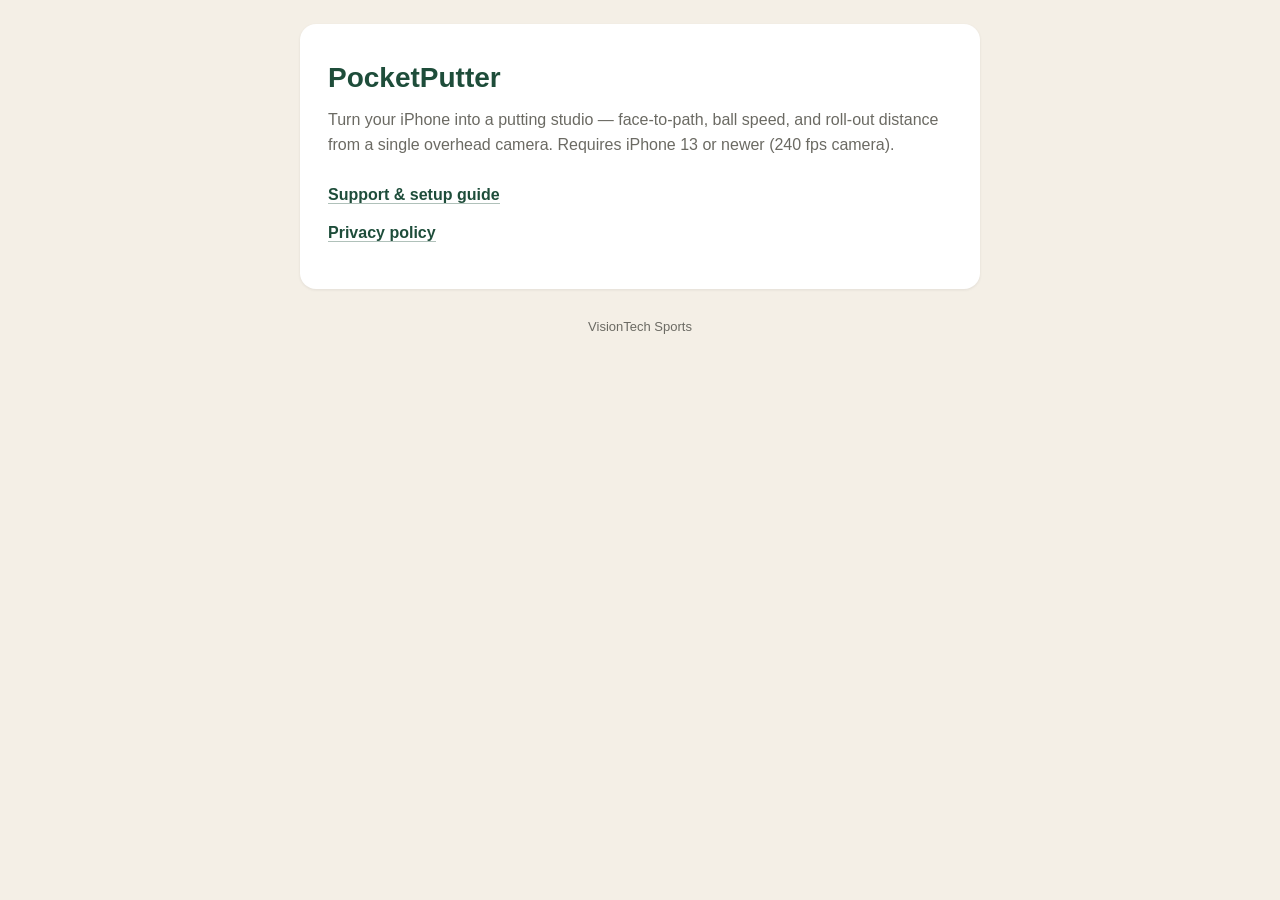
==== index.html @ 7faa0dd5 "PocketPutter policy & support pages Co-Authored-By: Claude Fable 5 <noreply@anthropic.com>" ====
<!DOCTYPE html>
<html lang="en">
<head>
<meta charset="utf-8">
<meta name="viewport" content="width=device-width, initial-scale=1">
<title>PocketPutter</title>
<style>
  :root { --bg:#F4EFE6; --card:#FFFFFF; --ink:#1A1A17; --muted:#6B6A63; --accent:#1E4D3A; }
  * { margin:0; padding:0; box-sizing:border-box; }
  body { background:var(--bg); color:var(--ink); font:16px/1.6 -apple-system, BlinkMacSystemFont, "Segoe UI", Roboto, sans-serif; padding:24px 16px; }
  main { max-width:680px; margin:0 auto; }
  .card { background:var(--card); border-radius:16px; padding:32px 28px; box-shadow:0 1px 3px rgba(26,26,23,.08); }
  h1 { color:var(--accent); font-size:28px; margin-bottom:6px; }
  p.tag { color:var(--muted); margin-bottom:24px; }
  ul { list-style:none; }
  li { margin:12px 0; }
  a { color:var(--accent); font-weight:600; text-decoration:none; border-bottom:1px solid rgba(30,77,58,.35); }
  a:hover { border-bottom-color:var(--accent); }
  footer { text-align:center; color:var(--muted); font-size:13px; margin-top:28px; }
</style>
</head>
<body>
<main>
  <div class="card">
    <h1>PocketPutter</h1>
    <p class="tag">Turn your iPhone into a putting studio — face-to-path, ball speed, and roll-out distance from a single overhead camera. Requires iPhone 13 or newer (240&nbsp;fps camera).</p>
    <ul>
      <li><a href="support.html">Support &amp; setup guide</a></li>
      <li><a href="privacy.html">Privacy policy</a></li>
    </ul>
  </div>
  <footer>VisionTech Sports</footer>
</main>
</body>
</html>
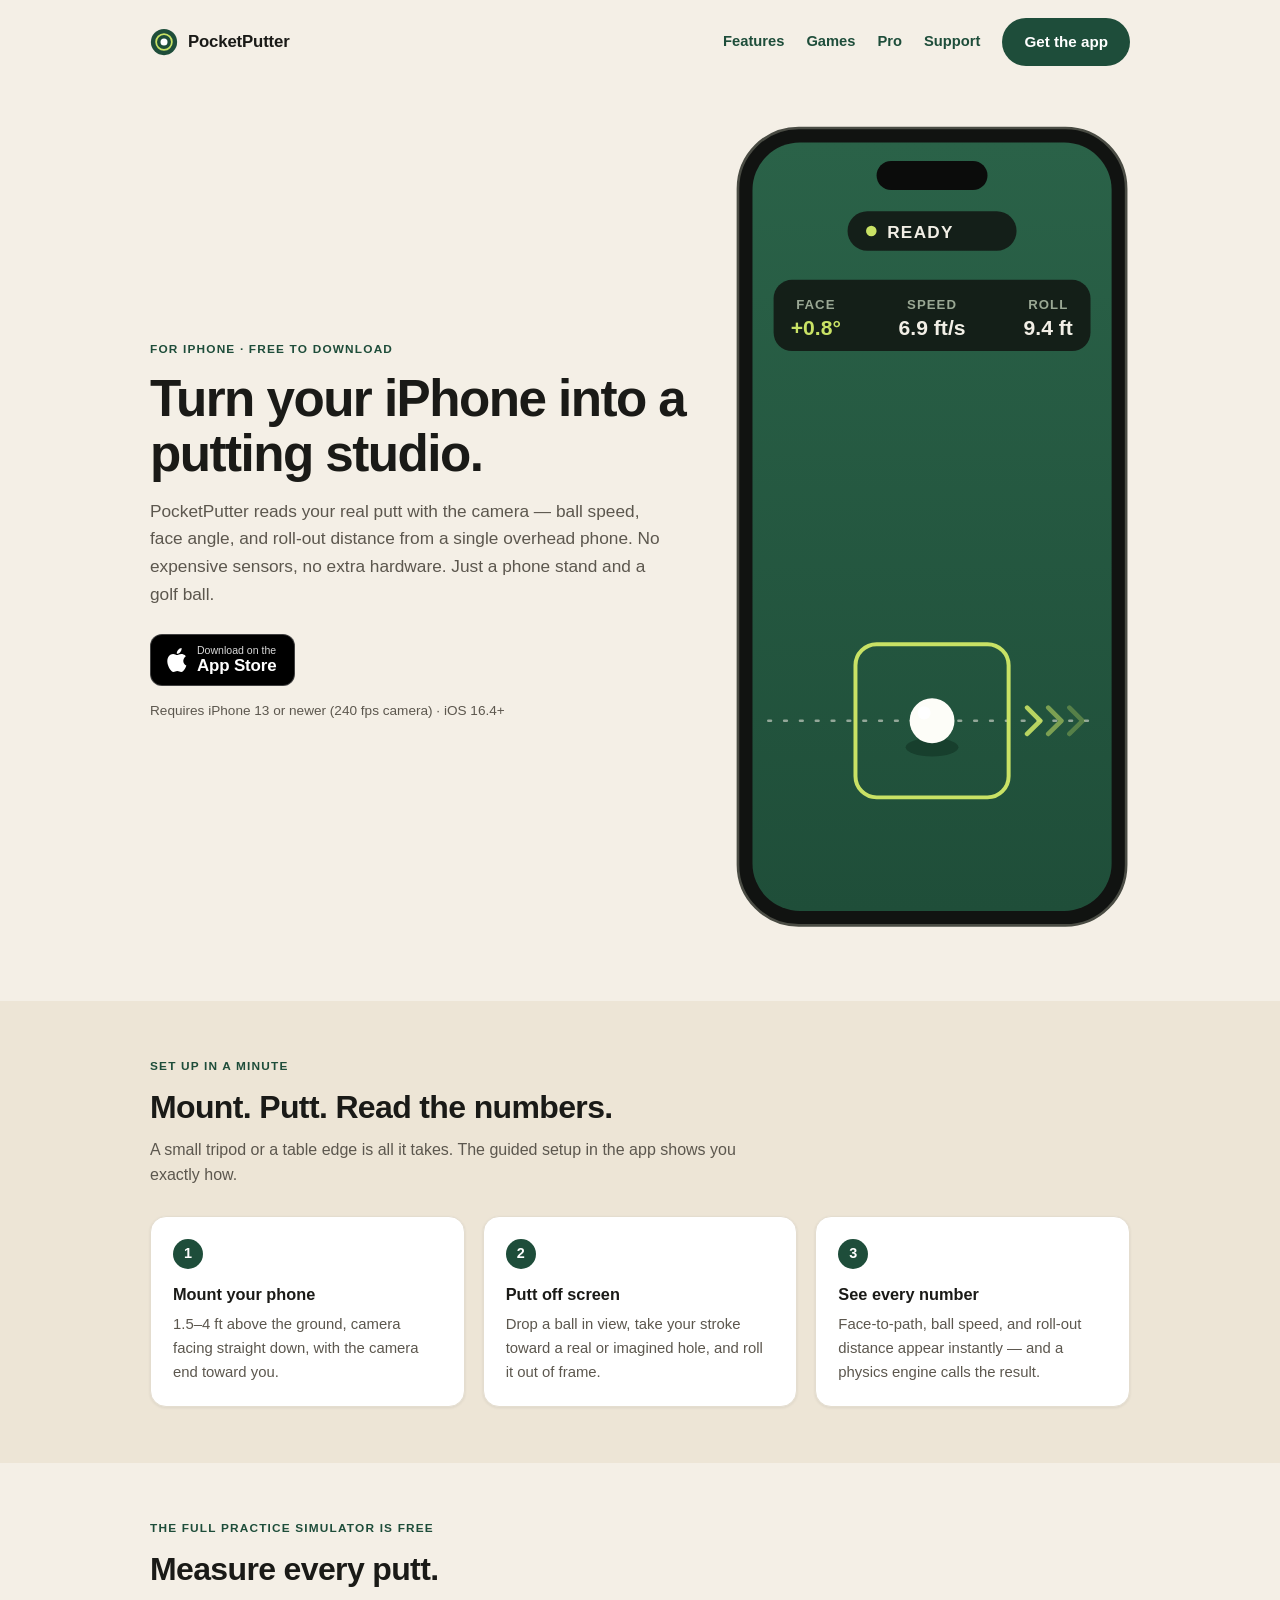
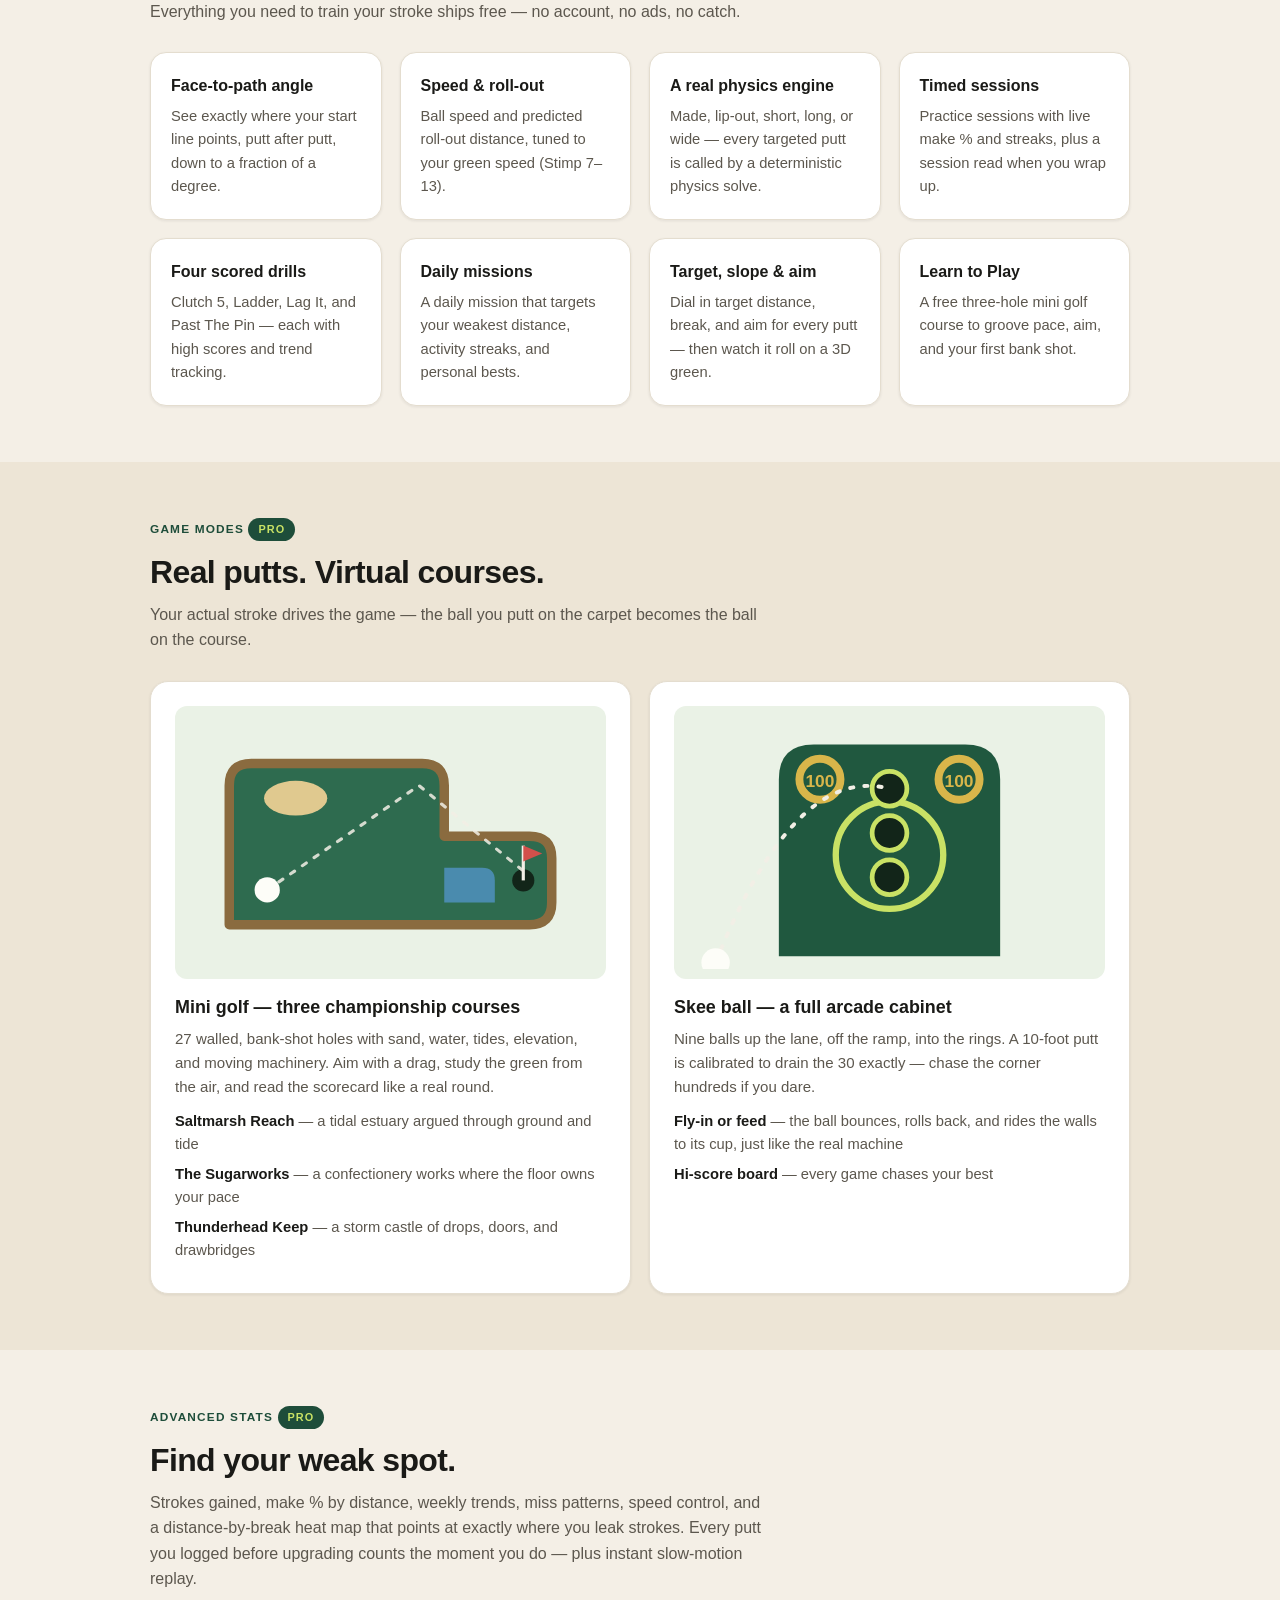
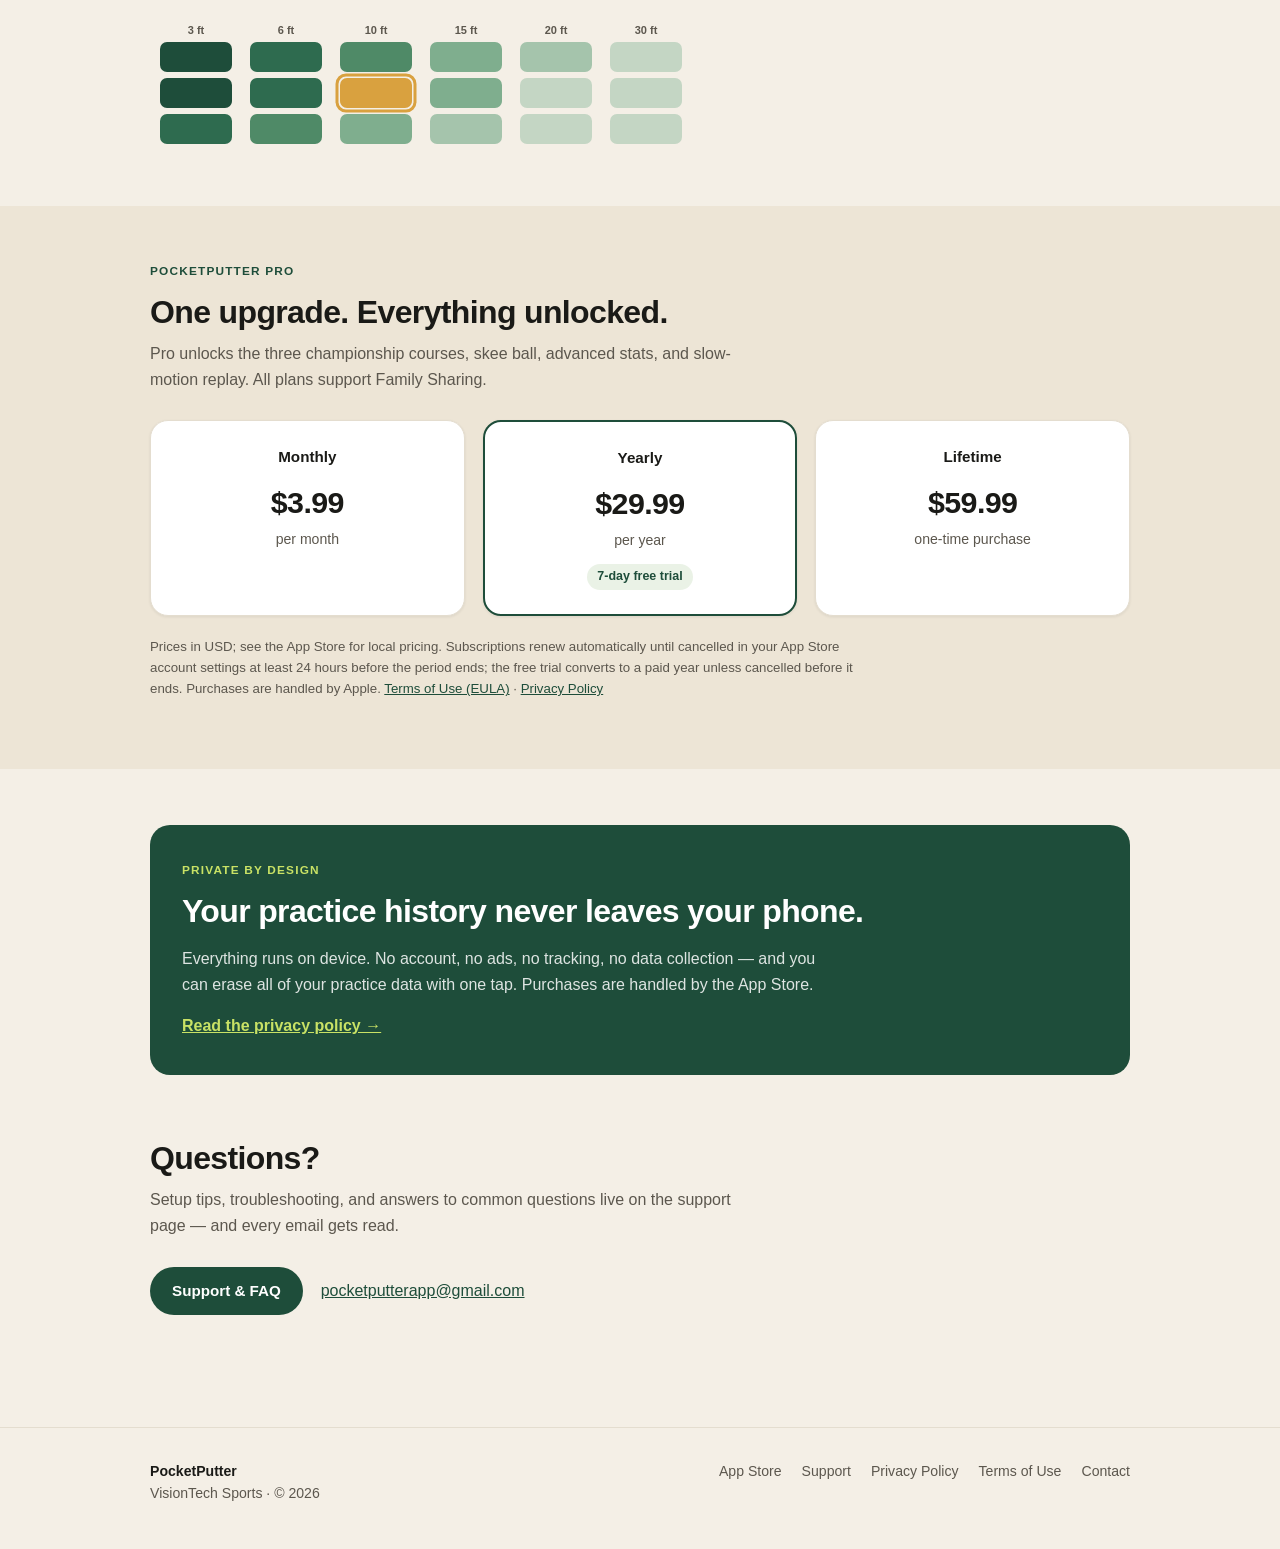
==== commit eb9ae374: "Full site: landing page + restyled policy pages, same privacy/support URLs - index.html: real landin" ====
--- a/index.html
+++ b/index.html
@@ -1,35 +1,341 @@
-<!DOCTYPE html>
+<!doctype html>
 <html lang="en">
 <head>
 <meta charset="utf-8">
 <meta name="viewport" content="width=device-width, initial-scale=1">
-<title>PocketPutter</title>
-<style>
-  :root { --bg:#F4EFE6; --card:#FFFFFF; --ink:#1A1A17; --muted:#6B6A63; --accent:#1E4D3A; }
-  * { margin:0; padding:0; box-sizing:border-box; }
-  body { background:var(--bg); color:var(--ink); font:16px/1.6 -apple-system, BlinkMacSystemFont, "Segoe UI", Roboto, sans-serif; padding:24px 16px; }
-  main { max-width:680px; margin:0 auto; }
-  .card { background:var(--card); border-radius:16px; padding:32px 28px; box-shadow:0 1px 3px rgba(26,26,23,.08); }
-  h1 { color:var(--accent); font-size:28px; margin-bottom:6px; }
-  p.tag { color:var(--muted); margin-bottom:24px; }
-  ul { list-style:none; }
-  li { margin:12px 0; }
-  a { color:var(--accent); font-weight:600; text-decoration:none; border-bottom:1px solid rgba(30,77,58,.35); }
-  a:hover { border-bottom-color:var(--accent); }
-  footer { text-align:center; color:var(--muted); font-size:13px; margin-top:28px; }
-</style>
+<title>PocketPutter — Turn your iPhone into a putting studio</title>
+<meta name="description" content="PocketPutter reads your real putt with the iPhone camera — ball speed, face angle, and roll-out distance from a single overhead phone. Free on the App Store.">
+<link rel="canonical" href="https://ahwang.github.io/pocketputter-site/">
+<meta property="og:type" content="website">
+<meta property="og:title" content="PocketPutter — Turn your iPhone into a putting studio">
+<meta property="og:description" content="Ball speed, face angle, and roll-out distance from a single overhead iPhone. No sensors, no extra hardware. Free on the App Store.">
+<meta property="og:url" content="https://ahwang.github.io/pocketputter-site/">
+<link rel="icon" href="data:image/svg+xml,%3Csvg%20xmlns='http://www.w3.org/2000/svg'%20viewBox='0%200%2032%2032'%3E%3Ccircle%20cx='16'%20cy='16'%20r='15'%20fill='%231E4D3A'/%3E%3Ccircle%20cx='16'%20cy='16'%20r='9'%20fill='none'%20stroke='%23C9E265'%20stroke-width='2'/%3E%3Ccircle%20cx='16'%20cy='16'%20r='4'%20fill='%23FFFFFF'/%3E%3C/svg%3E">
+<link rel="stylesheet" href="styles.css">
 </head>
 <body>
+
+<div class="wrap">
+  <header class="site-header">
+    <a class="brand" href="./">
+      <svg width="28" height="28" viewBox="0 0 32 32" aria-hidden="true">
+        <circle cx="16" cy="16" r="15" fill="#1E4D3A"/>
+        <circle cx="16" cy="16" r="9" fill="none" stroke="#C9E265" stroke-width="2"/>
+        <circle cx="16" cy="16" r="4" fill="#FFFFFF"/>
+      </svg>
+      PocketPutter
+    </a>
+    <nav class="site-nav site-nav--index" aria-label="Site">
+      <a class="nav-link" href="#features">Features</a>
+      <a class="nav-link" href="#games">Games</a>
+      <a class="nav-link" href="#pro">Pro</a>
+      <a class="nav-link" href="support.html">Support</a>
+      <a class="btn" href="https://apps.apple.com/us/app/pocketputter-putting-simulator/id6767938857">Get&nbsp;the&nbsp;app</a>
+    </nav>
+  </header>
+</div>
+
 <main>
-  <div class="card">
-    <h1>PocketPutter</h1>
-    <p class="tag">Turn your iPhone into a putting studio — face-to-path, ball speed, and roll-out distance from a single overhead camera. Requires iPhone 13 or newer (240&nbsp;fps camera).</p>
-    <ul>
-      <li><a href="support.html">Support &amp; setup guide</a></li>
-      <li><a href="privacy.html">Privacy policy</a></li>
-    </ul>
+
+  <!-- ============ HERO ============ -->
+  <section class="hero">
+    <div class="wrap hero-grid">
+      <div>
+        <p class="eyebrow">For iPhone &middot; Free to download</p>
+        <h1>Turn your iPhone into a putting studio.</h1>
+        <p class="sub">PocketPutter reads your real putt with the camera &mdash; ball speed, face angle, and roll-out distance from a single overhead phone. No expensive sensors, no extra hardware. Just a phone stand and a golf ball.</p>
+        <div class="hero-cta">
+          <a class="appstore-badge" href="https://apps.apple.com/us/app/pocketputter-putting-simulator/id6767938857">
+            <svg width="22" height="26" viewBox="0 0 22 26" aria-hidden="true" fill="#fff">
+              <path d="M18.3 13.8c0-3 2.5-4.5 2.6-4.6-1.4-2-3.6-2.3-4.3-2.3-1.8-.2-3.6 1.1-4.5 1.1-.9 0-2.4-1.1-3.9-1.1-2 0-3.9 1.2-4.9 3-2.1 3.6-.5 9 1.5 12 1 1.4 2.2 3 3.7 3 1.5-.1 2-1 3.8-1s2.3 1 3.9 1c1.6 0 2.6-1.5 3.6-2.9 1.1-1.7 1.6-3.3 1.6-3.4-.1-.1-3.1-1.2-3.1-4.8zM15.4 4.9c.8-1 1.4-2.4 1.2-3.9-1.2.1-2.7.8-3.5 1.9-.8.9-1.5 2.4-1.3 3.8 1.4.1 2.8-.7 3.6-1.8z"/>
+            </svg>
+            <span><span class="small">Download on the</span><span class="big">App Store</span></span>
+          </a>
+        </div>
+        <p class="fineprint">Requires iPhone&nbsp;13 or newer (240&nbsp;fps camera) &middot; iOS&nbsp;16.4+</p>
+      </div>
+
+      <div class="hero-art">
+        <svg viewBox="0 0 300 610" role="img" aria-label="Illustration of the PocketPutter camera view: a golf ball centered in the detection box with face-to-path, ball speed, and distance readouts">
+          <defs>
+            <linearGradient id="felt" x1="0" y1="0" x2="0" y2="1">
+              <stop offset="0" stop-color="#2A6248"/>
+              <stop offset="1" stop-color="#1F4E39"/>
+            </linearGradient>
+          </defs>
+          <!-- phone body -->
+          <rect x="3" y="3" width="294" height="604" rx="46" fill="#111311" stroke="#4A4C44" stroke-width="2"/>
+          <rect x="14" y="14" width="272" height="582" rx="36" fill="url(#felt)"/>
+          <!-- dynamic island -->
+          <rect x="108" y="28" width="84" height="22" rx="11" fill="#0B0C0B"/>
+          <!-- READY pill -->
+          <rect x="86" y="66" width="128" height="30" rx="15" fill="#10120F" opacity="0.82"/>
+          <circle cx="104" cy="81" r="4" fill="#C9E265"/>
+          <text x="116" y="86" font-family="-apple-system, Segoe UI, Roboto, sans-serif" font-size="13" font-weight="700" fill="#F2EFE6" letter-spacing="1">READY</text>
+          <!-- metric chips -->
+          <g font-family="-apple-system, Segoe UI, Roboto, sans-serif">
+            <rect x="30" y="118" width="240" height="54" rx="14" fill="#10120F" opacity="0.82"/>
+            <text x="62" y="140" font-size="10" font-weight="600" fill="#9AA894" text-anchor="middle" letter-spacing="0.8">FACE</text>
+            <text x="62" y="160" font-size="16" font-weight="800" fill="#C9E265" text-anchor="middle">+0.8&#176;</text>
+            <text x="150" y="140" font-size="10" font-weight="600" fill="#9AA894" text-anchor="middle" letter-spacing="0.8">SPEED</text>
+            <text x="150" y="160" font-size="16" font-weight="800" fill="#F2EFE6" text-anchor="middle">6.9 ft/s</text>
+            <text x="238" y="140" font-size="10" font-weight="600" fill="#9AA894" text-anchor="middle" letter-spacing="0.8">ROLL</text>
+            <text x="238" y="160" font-size="16" font-weight="800" fill="#F2EFE6" text-anchor="middle">9.4 ft</text>
+          </g>
+          <!-- target line -->
+          <line x1="26" y1="452" x2="274" y2="452" stroke="#F2EFE6" stroke-width="2" stroke-dasharray="2 10" opacity="0.55" stroke-linecap="round"/>
+          <!-- detection box -->
+          <rect x="92" y="394" width="116" height="116" rx="16" fill="none" stroke="#C9E265" stroke-width="3"/>
+          <!-- ball -->
+          <ellipse cx="150" cy="472" rx="20" ry="7" fill="#0E2C1F" opacity="0.5"/>
+          <circle cx="150" cy="452" r="17" fill="#FDFDF8"/>
+          <circle cx="144" cy="446" r="5" fill="#FFFFFF" opacity="0.9"/>
+          <!-- exit chevrons -->
+          <g stroke="#C9E265" stroke-width="3.5" stroke-linecap="round" stroke-linejoin="round" fill="none" opacity="0.9">
+            <path d="M222 442 l10 10 l-10 10"/>
+            <path d="M238 442 l10 10 l-10 10" opacity="0.6"/>
+            <path d="M254 442 l10 10 l-10 10" opacity="0.35"/>
+          </g>
+        </svg>
+      </div>
+    </div>
+  </section>
+
+  <!-- ============ HOW IT WORKS ============ -->
+  <section class="section section--alt" id="how">
+    <div class="wrap">
+      <p class="eyebrow">Set up in a minute</p>
+      <h2>Mount. Putt. Read the numbers.</h2>
+      <p class="lede">A small tripod or a table edge is all it takes. The guided setup in the app shows you exactly how.</p>
+      <div class="steps">
+        <div class="step">
+          <span class="num">1</span>
+          <h3>Mount your phone</h3>
+          <p>1.5&ndash;4 ft above the ground, camera facing straight down, with the camera end toward you.</p>
+        </div>
+        <div class="step">
+          <span class="num">2</span>
+          <h3>Putt off screen</h3>
+          <p>Drop a ball in view, take your stroke toward a real or imagined hole, and roll it out of frame.</p>
+        </div>
+        <div class="step">
+          <span class="num">3</span>
+          <h3>See every number</h3>
+          <p>Face-to-path, ball speed, and roll-out distance appear instantly &mdash; and a physics engine calls the result.</p>
+        </div>
+      </div>
+    </div>
+  </section>
+
+  <!-- ============ FREE FEATURES ============ -->
+  <section class="section" id="features">
+    <div class="wrap">
+      <p class="eyebrow">The full practice simulator is free</p>
+      <h2>Measure every putt.</h2>
+      <p class="lede">Everything you need to train your stroke ships free &mdash; no account, no ads, no catch.</p>
+      <div class="features">
+        <div class="feature">
+          <h3>Face-to-path angle</h3>
+          <p>See exactly where your start line points, putt after putt, down to a fraction of a degree.</p>
+        </div>
+        <div class="feature">
+          <h3>Speed &amp; roll-out</h3>
+          <p>Ball speed and predicted roll-out distance, tuned to your green speed (Stimp 7&ndash;13).</p>
+        </div>
+        <div class="feature">
+          <h3>A real physics engine</h3>
+          <p>Made, lip-out, short, long, or wide &mdash; every targeted putt is called by a deterministic physics solve.</p>
+        </div>
+        <div class="feature">
+          <h3>Timed sessions</h3>
+          <p>Practice sessions with live make&nbsp;% and streaks, plus a session read when you wrap up.</p>
+        </div>
+        <div class="feature">
+          <h3>Four scored drills</h3>
+          <p>Clutch&nbsp;5, Ladder, Lag&nbsp;It, and Past&nbsp;The&nbsp;Pin &mdash; each with high scores and trend tracking.</p>
+        </div>
+        <div class="feature">
+          <h3>Daily missions</h3>
+          <p>A daily mission that targets your weakest distance, activity streaks, and personal bests.</p>
+        </div>
+        <div class="feature">
+          <h3>Target, slope &amp; aim</h3>
+          <p>Dial in target distance, break, and aim for every putt &mdash; then watch it roll on a 3D green.</p>
+        </div>
+        <div class="feature">
+          <h3>Learn to Play</h3>
+          <p>A free three-hole mini golf course to groove pace, aim, and your first bank shot.</p>
+        </div>
+      </div>
+    </div>
+  </section>
+
+  <!-- ============ GAMES ============ -->
+  <section class="section section--alt" id="games">
+    <div class="wrap">
+      <p class="eyebrow">Game modes <span class="pro-pill">PRO</span></p>
+      <h2>Real putts. Virtual courses.</h2>
+      <p class="lede">Your actual stroke drives the game &mdash; the ball you putt on the carpet becomes the ball on the course.</p>
+      <div class="games-grid">
+        <div class="game-card">
+          <div class="art">
+            <svg viewBox="0 0 260 160" role="img" aria-label="Top-down plan of a mini golf hole with a banked aim line to the cup">
+              <path d="M28 132 L28 44 Q28 30 42 30 L150 30 Q164 30 164 44 L164 76 L218 76 Q232 76 232 90 L232 118 Q232 132 218 132 Z"
+                    fill="#2E6B4F" stroke="#8A6B3F" stroke-width="6" stroke-linejoin="round"/>
+              <ellipse cx="70" cy="52" rx="20" ry="11" fill="#E0C98F"/>
+              <path d="M164 96 L188 96 Q196 96 196 104 L196 118 L164 118 Z" fill="#4E8FB8" opacity="0.9"/>
+              <circle cx="214" cy="104" r="7" fill="#122519"/>
+              <line x1="214" y1="104" x2="214" y2="82" stroke="#F2EFE6" stroke-width="2"/>
+              <path d="M214 82 l12 5 l-12 5 z" fill="#D2504B"/>
+              <polyline points="52,110 148,44 214,98" fill="none" stroke="#F2EFE6" stroke-width="2" stroke-dasharray="3 6" opacity="0.85" stroke-linecap="round"/>
+              <circle cx="52" cy="110" r="8" fill="#FDFDF8"/>
+            </svg>
+          </div>
+          <h3>Mini golf &mdash; three championship courses</h3>
+          <p>27 walled, bank-shot holes with sand, water, tides, elevation, and moving machinery. Aim with a drag, study the green from the air, and read the scorecard like a real round.</p>
+          <ul class="course-list">
+            <li><strong>Saltmarsh Reach</strong> &mdash; a tidal estuary argued through ground and tide</li>
+            <li><strong>The Sugarworks</strong> &mdash; a confectionery works where the floor owns your pace</li>
+            <li><strong>Thunderhead Keep</strong> &mdash; a storm castle of drops, doors, and drawbridges</li>
+          </ul>
+        </div>
+        <div class="game-card">
+          <div class="art">
+            <svg viewBox="0 0 260 160" role="img" aria-label="A skee ball board with scoring rings and the ball&#8217;s arc into a cup">
+              <path d="M60 152 L60 40 Q60 18 82 18 L178 18 Q200 18 200 40 L200 152 Z" fill="#20583F"/>
+              <circle cx="86" cy="40" r="13" fill="none" stroke="#D9B64A" stroke-width="5"/>
+              <circle cx="174" cy="40" r="13" fill="none" stroke="#D9B64A" stroke-width="5"/>
+              <circle cx="130" cy="88" r="34" fill="none" stroke="#C9E265" stroke-width="4"/>
+              <circle cx="130" cy="46" r="11" fill="#122519" stroke="#C9E265" stroke-width="3"/>
+              <circle cx="130" cy="74" r="11" fill="#122519" stroke="#C9E265" stroke-width="3"/>
+              <circle cx="130" cy="102" r="11" fill="#122519" stroke="#C9E265" stroke-width="3"/>
+              <path d="M20 156 Q70 30 130 46" fill="none" stroke="#F2EFE6" stroke-width="2.5" stroke-dasharray="2 7" stroke-linecap="round"/>
+              <circle cx="20" cy="156" r="9" fill="#FDFDF8"/>
+              <text x="86" y="45" font-family="-apple-system, Segoe UI, Roboto, sans-serif" font-size="11" font-weight="800" fill="#D9B64A" text-anchor="middle">100</text>
+              <text x="174" y="45" font-family="-apple-system, Segoe UI, Roboto, sans-serif" font-size="11" font-weight="800" fill="#D9B64A" text-anchor="middle">100</text>
+            </svg>
+          </div>
+          <h3>Skee ball &mdash; a full arcade cabinet</h3>
+          <p>Nine balls up the lane, off the ramp, into the rings. A 10-foot putt is calibrated to drain the 30 exactly &mdash; chase the corner hundreds if you dare.</p>
+          <ul class="course-list">
+            <li><strong>Fly-in or feed</strong> &mdash; the ball bounces, rolls back, and rides the walls to its cup, just like the real machine</li>
+            <li><strong>Hi-score board</strong> &mdash; every game chases your best</li>
+          </ul>
+        </div>
+      </div>
+    </div>
+  </section>
+
+  <!-- ============ STATS ============ -->
+  <section class="section" id="stats">
+    <div class="wrap">
+      <p class="eyebrow">Advanced stats <span class="pro-pill">PRO</span></p>
+      <h2>Find your weak spot.</h2>
+      <p class="lede">Strokes gained, make&nbsp;% by distance, weekly trends, miss patterns, speed control, and a distance-by-break heat map that points at exactly where you leak strokes. Every putt you logged before upgrading counts the moment you do &mdash; plus instant slow-motion replay.</p>
+      <svg viewBox="0 0 560 130" role="img" aria-label="A make-percentage heat map by distance and break, with one weak cell highlighted" style="max-width:560px; display:block;">
+        <g font-family="-apple-system, Segoe UI, Roboto, sans-serif" font-size="11" font-weight="600" style="fill: var(--muted);">
+          <text x="46" y="14" text-anchor="middle">3 ft</text>
+          <text x="136" y="14" text-anchor="middle">6 ft</text>
+          <text x="226" y="14" text-anchor="middle">10 ft</text>
+          <text x="316" y="14" text-anchor="middle">15 ft</text>
+          <text x="406" y="14" text-anchor="middle">20 ft</text>
+          <text x="496" y="14" text-anchor="middle">30 ft</text>
+        </g>
+        <g>
+          <rect x="10" y="22" width="72" height="30" rx="7" fill="#1E4D3A"/>
+          <rect x="100" y="22" width="72" height="30" rx="7" fill="#2E6B4F"/>
+          <rect x="190" y="22" width="72" height="30" rx="7" fill="#4F8A67"/>
+          <rect x="280" y="22" width="72" height="30" rx="7" fill="#7FAE8E"/>
+          <rect x="370" y="22" width="72" height="30" rx="7" fill="#A5C4AC"/>
+          <rect x="460" y="22" width="72" height="30" rx="7" fill="#C4D6C4"/>
+          <rect x="10" y="58" width="72" height="30" rx="7" fill="#1E4D3A"/>
+          <rect x="100" y="58" width="72" height="30" rx="7" fill="#2E6B4F"/>
+          <rect x="190" y="58" width="72" height="30" rx="7" fill="#D9A13F"/>
+          <rect x="280" y="58" width="72" height="30" rx="7" fill="#7FAE8E"/>
+          <rect x="370" y="58" width="72" height="30" rx="7" fill="#C4D6C4"/>
+          <rect x="460" y="58" width="72" height="30" rx="7" fill="#C4D6C4"/>
+          <rect x="10" y="94" width="72" height="30" rx="7" fill="#2E6B4F"/>
+          <rect x="100" y="94" width="72" height="30" rx="7" fill="#4F8A67"/>
+          <rect x="190" y="94" width="72" height="30" rx="7" fill="#7FAE8E"/>
+          <rect x="280" y="94" width="72" height="30" rx="7" fill="#A5C4AC"/>
+          <rect x="370" y="94" width="72" height="30" rx="7" fill="#C4D6C4"/>
+          <rect x="460" y="94" width="72" height="30" rx="7" fill="#C4D6C4"/>
+        </g>
+        <rect x="187" y="55" width="78" height="36" rx="9" fill="none" stroke="#D9A13F" stroke-width="3"/>
+      </svg>
+    </div>
+  </section>
+
+  <!-- ============ PRO / PRICING ============ -->
+  <section class="section section--alt" id="pro">
+    <div class="wrap">
+      <p class="eyebrow">PocketPutter Pro</p>
+      <h2>One upgrade. Everything unlocked.</h2>
+      <p class="lede">Pro unlocks the three championship courses, skee ball, advanced stats, and slow-motion replay. All plans support Family Sharing.</p>
+      <div class="plans">
+        <div class="plan">
+          <p class="plan-name">Monthly</p>
+          <p class="plan-price">$3.99</p>
+          <p class="plan-term">per month</p>
+        </div>
+        <div class="plan plan--hero">
+          <p class="plan-name">Yearly</p>
+          <p class="plan-price">$29.99</p>
+          <p class="plan-term">per year</p>
+          <span class="plan-note">7-day free trial</span>
+        </div>
+        <div class="plan">
+          <p class="plan-name">Lifetime</p>
+          <p class="plan-price">$59.99</p>
+          <p class="plan-term">one-time purchase</p>
+        </div>
+      </div>
+      <p class="pricing-fineprint">Prices in USD; see the App Store for local pricing. Subscriptions renew automatically until cancelled in your App Store account settings at least 24 hours before the period ends; the free trial converts to a paid year unless cancelled before it ends. Purchases are handled by Apple. <a href="https://www.apple.com/legal/internet-services/itunes/dev/stdeula/">Terms of Use (EULA)</a> &middot; <a href="privacy.html">Privacy Policy</a></p>
+    </div>
+  </section>
+
+  <!-- ============ PRIVACY ============ -->
+  <section class="section">
+    <div class="wrap">
+      <div class="privacy-band">
+        <p class="eyebrow" style="color:#C9E265;">Private by design</p>
+        <h2>Your practice history never leaves your phone.</h2>
+        <p>Everything runs on device. No account, no ads, no tracking, no data collection &mdash; and you can erase all of your practice data with one tap. Purchases are handled by the App Store.</p>
+        <p style="margin-bottom:0;"><a href="privacy.html">Read the privacy policy &rarr;</a></p>
+      </div>
+    </div>
+  </section>
+
+  <!-- ============ SUPPORT CTA ============ -->
+  <section class="section" id="support" style="padding-top:8px;">
+    <div class="wrap">
+      <h2>Questions?</h2>
+      <p class="lede">Setup tips, troubleshooting, and answers to common questions live on the support page &mdash; and every email gets read.</p>
+      <p>
+        <a class="btn" href="support.html">Support &amp; FAQ</a>
+        &nbsp;&nbsp;
+        <a href="mailto:pocketputterapp@gmail.com">pocketputterapp@gmail.com</a>
+      </p>
+    </div>
+  </section>
+
+</main>
+
+<footer class="site-footer">
+  <div class="wrap footer-grid">
+    <div>
+      <strong style="color:var(--ink);">PocketPutter</strong><br>
+      VisionTech Sports &middot; &copy; 2026
+    </div>
+    <nav class="footer-links" aria-label="Footer">
+      <a href="https://apps.apple.com/us/app/pocketputter-putting-simulator/id6767938857">App Store</a>
+      <a href="support.html">Support</a>
+      <a href="privacy.html">Privacy Policy</a>
+      <a href="https://www.apple.com/legal/internet-services/itunes/dev/stdeula/">Terms of Use</a>
+      <a href="mailto:pocketputterapp@gmail.com">Contact</a>
+    </nav>
   </div>
-  <footer>VisionTech Sports</footer>
-</main>
+</footer>
+
 </body>
 </html>
--- a/styles.css
+++ b/styles.css
@@ -0,0 +1,368 @@
+/* PocketPutter site — shared styles (Clubhouse palette) */
+
+:root {
+  --bg: #F4EFE6;
+  --bg-alt: #EDE5D6;
+  --card: #FFFFFF;
+  --ink: #1A1A17;
+  --muted: #5C574E;
+  --green: #1E4D3A;
+  --green-deep: #143528;
+  --green-ink: #1E4D3A;      /* green used as text/link color */
+  --lime: #C9E265;
+  --line: #E4DDCF;
+  --chip: #EAF2E6;
+  --shadow: 0 1px 3px rgba(26, 26, 23, 0.08);
+}
+
+@media (prefers-color-scheme: dark) {
+  :root {
+    --bg: #14130F;
+    --bg-alt: #191813;
+    --card: #1E1D17;
+    --ink: #F0ECE1;
+    --muted: #A69F90;
+    --green: #1E4D3A;
+    --green-deep: #143528;
+    --green-ink: #8CC4A8;
+    --lime: #C9E265;
+    --line: #2B2A22;
+    --chip: #23281F;
+    --shadow: 0 1px 3px rgba(0, 0, 0, 0.4);
+  }
+}
+
+* { box-sizing: border-box; }
+@media (prefers-reduced-motion: no-preference) {
+  html { scroll-behavior: smooth; }
+}
+html, body { margin: 0; padding: 0; }
+
+body {
+  background: var(--bg);
+  color: var(--ink);
+  font-family: -apple-system, BlinkMacSystemFont, "Segoe UI", Roboto, Helvetica, Arial, sans-serif;
+  line-height: 1.6;
+  -webkit-text-size-adjust: 100%;
+}
+
+a { color: var(--green-ink); }
+img, svg { max-width: 100%; height: auto; }
+
+.wrap {
+  max-width: 1020px;
+  margin: 0 auto;
+  padding: 0 20px;
+}
+.wrap--narrow { max-width: 680px; }
+
+/* ---------- header ---------- */
+
+.site-header {
+  display: flex;
+  align-items: center;
+  justify-content: space-between;
+  gap: 16px;
+  padding: 18px 0;
+}
+.brand {
+  display: flex;
+  align-items: center;
+  gap: 10px;
+  font-weight: 800;
+  font-size: 1.05rem;
+  letter-spacing: -0.01em;
+  color: var(--ink);
+  text-decoration: none;
+}
+.brand svg { flex: none; }
+.site-nav {
+  display: flex;
+  align-items: center;
+  gap: 22px;
+  font-size: 0.92rem;
+  font-weight: 600;
+}
+.site-nav a { text-decoration: none; }
+.site-nav a:hover { text-decoration: underline; }
+@media (max-width: 640px) {
+  /* only the homepage nav collapses (it keeps its CTA button);
+     the privacy/support pages' two links stay visible */
+  .site-nav--index .nav-link { display: none; }
+}
+
+/* ---------- shared bits ---------- */
+
+.eyebrow {
+  text-transform: uppercase;
+  letter-spacing: 0.1em;
+  font-size: 0.74rem;
+  font-weight: 700;
+  color: var(--green-ink);
+  margin: 0 0 12px;
+}
+.section { padding: 56px 0; }
+.section--alt { background: var(--bg-alt); }
+.section h2 {
+  font-size: clamp(1.5rem, 3.4vw, 2rem);
+  line-height: 1.2;
+  letter-spacing: -0.02em;
+  margin: 0 0 10px;
+}
+.section .lede {
+  color: var(--muted);
+  max-width: 620px;
+  margin: 0 0 28px;
+}
+
+.btn {
+  display: inline-block;
+  background: var(--green);
+  color: #fff;
+  font-weight: 700;
+  font-size: 0.95rem;
+  padding: 12px 22px;
+  border-radius: 999px;
+  text-decoration: none;
+}
+.btn:hover { background: var(--green-deep); }
+
+.appstore-badge {
+  display: inline-flex;
+  align-items: center;
+  gap: 10px;
+  background: #000;
+  color: #fff;
+  border: 1px solid rgba(255, 255, 255, 0.25);
+  border-radius: 12px;
+  padding: 9px 18px 9px 14px;
+  text-decoration: none;
+  line-height: 1.15;
+}
+.appstore-badge svg { flex: none; }
+.appstore-badge .small { display: block; font-size: 0.66rem; font-weight: 500; opacity: 0.85; }
+.appstore-badge .big { display: block; font-size: 1.06rem; font-weight: 700; letter-spacing: -0.01em; }
+.appstore-badge:hover { background: #111; }
+
+/* ---------- hero ---------- */
+
+.hero { padding: 40px 0 64px; }
+.hero-grid {
+  display: grid;
+  grid-template-columns: minmax(0, 1.15fr) minmax(0, 0.85fr);
+  gap: 48px;
+  align-items: center;
+}
+@media (max-width: 800px) {
+  .hero-grid { grid-template-columns: 1fr; gap: 36px; }
+  .hero-art { max-width: 300px; margin: 0 auto; }
+}
+.hero h1 {
+  font-size: clamp(2.1rem, 5.4vw, 3.2rem);
+  line-height: 1.08;
+  letter-spacing: -0.03em;
+  margin: 0 0 16px;
+}
+.hero .sub {
+  color: var(--muted);
+  font-size: 1.08rem;
+  max-width: 520px;
+  margin: 0 0 26px;
+}
+.hero-cta {
+  display: flex;
+  align-items: center;
+  gap: 16px;
+  flex-wrap: wrap;
+  margin: 0 0 14px;
+}
+.hero .fineprint { color: var(--muted); font-size: 0.85rem; margin: 0; }
+
+/* ---------- steps ---------- */
+
+.steps {
+  display: grid;
+  grid-template-columns: repeat(3, minmax(0, 1fr));
+  gap: 18px;
+}
+@media (max-width: 720px) { .steps { grid-template-columns: 1fr; } }
+.step {
+  background: var(--card);
+  border: 1px solid var(--line);
+  border-radius: 16px;
+  padding: 22px;
+  box-shadow: var(--shadow);
+}
+.step .num {
+  display: inline-flex;
+  align-items: center;
+  justify-content: center;
+  width: 30px;
+  height: 30px;
+  border-radius: 999px;
+  background: var(--green);
+  color: #fff;
+  font-weight: 800;
+  font-size: 0.9rem;
+  margin-bottom: 12px;
+}
+.step h3 { margin: 0 0 6px; font-size: 1.02rem; }
+.step p { margin: 0; color: var(--muted); font-size: 0.93rem; }
+
+/* ---------- feature grid ---------- */
+
+.features {
+  display: grid;
+  grid-template-columns: repeat(auto-fit, minmax(230px, 1fr));
+  gap: 18px;
+}
+.feature {
+  background: var(--card);
+  border: 1px solid var(--line);
+  border-radius: 16px;
+  padding: 20px;
+  box-shadow: var(--shadow);
+}
+.feature h3 { margin: 0 0 6px; font-size: 1rem; }
+.feature p { margin: 0; color: var(--muted); font-size: 0.92rem; }
+.feature .glyph { margin-bottom: 10px; }
+
+/* ---------- games ---------- */
+
+.games-grid {
+  display: grid;
+  grid-template-columns: repeat(auto-fit, minmax(280px, 1fr));
+  gap: 18px;
+}
+.game-card {
+  background: var(--card);
+  border: 1px solid var(--line);
+  border-radius: 18px;
+  padding: 24px;
+  box-shadow: var(--shadow);
+}
+.game-card h3 { margin: 14px 0 6px; font-size: 1.12rem; }
+.game-card p { margin: 0 0 10px; color: var(--muted); font-size: 0.94rem; }
+.game-card .art {
+  background: var(--chip);
+  border-radius: 12px;
+  padding: 10px;
+  display: flex;
+  justify-content: center;
+}
+.course-list { margin: 10px 0 0; padding: 0; list-style: none; font-size: 0.92rem; }
+.course-list li { margin: 6px 0; color: var(--muted); }
+.course-list strong { color: var(--ink); }
+
+.pro-pill {
+  display: inline-block;
+  background: var(--green);
+  color: var(--lime);
+  font-size: 0.68rem;
+  font-weight: 800;
+  letter-spacing: 0.1em;
+  padding: 3px 10px;
+  border-radius: 999px;
+  vertical-align: middle;
+}
+
+/* ---------- pricing ---------- */
+
+.plans {
+  display: grid;
+  grid-template-columns: repeat(auto-fit, minmax(220px, 1fr));
+  gap: 18px;
+  margin-bottom: 20px;
+}
+.plan {
+  background: var(--card);
+  border: 1px solid var(--line);
+  border-radius: 18px;
+  padding: 24px;
+  box-shadow: var(--shadow);
+  text-align: center;
+}
+.plan.plan--hero { border-color: var(--green); border-width: 2px; }
+.plan .plan-name { font-weight: 700; font-size: 0.95rem; margin: 0 0 8px; }
+.plan .plan-price { font-size: 1.9rem; font-weight: 800; letter-spacing: -0.02em; margin: 0; }
+.plan .plan-term { color: var(--muted); font-size: 0.88rem; margin: 2px 0 10px; }
+.plan .plan-note {
+  display: inline-block;
+  background: var(--chip);
+  color: var(--green-ink);
+  font-size: 0.78rem;
+  font-weight: 700;
+  padding: 3px 10px;
+  border-radius: 999px;
+}
+.pricing-fineprint { color: var(--muted); font-size: 0.83rem; max-width: 720px; }
+
+/* ---------- privacy band ---------- */
+
+.privacy-band {
+  background: var(--green);
+  color: #F2EFE6;
+  border-radius: 20px;
+  padding: 36px 32px;
+}
+.privacy-band h2 { color: #fff; margin-top: 0; }
+.privacy-band p { color: rgba(255, 255, 255, 0.85); max-width: 640px; }
+.privacy-band a { color: var(--lime); font-weight: 700; }
+
+/* ---------- doc pages (privacy / support) ---------- */
+
+.doc-wrap {
+  max-width: 680px;
+  margin: 0 auto;
+  padding: 16px 20px 56px;
+}
+.doc-card {
+  background: var(--card);
+  border: 1px solid var(--line);
+  border-radius: 16px;
+  padding: 28px 24px;
+  box-shadow: var(--shadow);
+}
+.doc-card h1 {
+  font-size: 1.6rem;
+  line-height: 1.25;
+  margin: 0 0 6px;
+  color: var(--green-ink);
+}
+.doc-card h2 { font-size: 1.05rem; margin: 26px 0 8px; }
+.doc-card p { margin: 0 0 12px; }
+.doc-card ol, .doc-card ul { margin: 0 0 12px; padding-left: 20px; }
+.doc-card li { margin: 0 0 6px; }
+.doc-card .updated, .doc-card .lede { color: var(--muted); margin: 0 0 20px; }
+.doc-card .q { font-weight: 700; font-size: 1rem; margin: 18px 0 4px; color: var(--green-ink); }
+.doc-card .foot {
+  margin-top: 24px;
+  padding-top: 16px;
+  border-top: 1px solid var(--line);
+  color: var(--muted);
+  font-size: 0.85rem;
+}
+
+/* ---------- footer ---------- */
+
+.site-footer {
+  border-top: 1px solid var(--line);
+  margin-top: 40px;
+  padding: 32px 0 44px;
+  color: var(--muted);
+  font-size: 0.88rem;
+}
+.footer-grid {
+  display: flex;
+  justify-content: space-between;
+  align-items: flex-start;
+  gap: 24px;
+  flex-wrap: wrap;
+}
+.footer-links {
+  display: flex;
+  gap: 20px;
+  flex-wrap: wrap;
+}
+.footer-links a { color: var(--muted); text-decoration: none; }
+.footer-links a:hover { color: var(--green-ink); text-decoration: underline; }
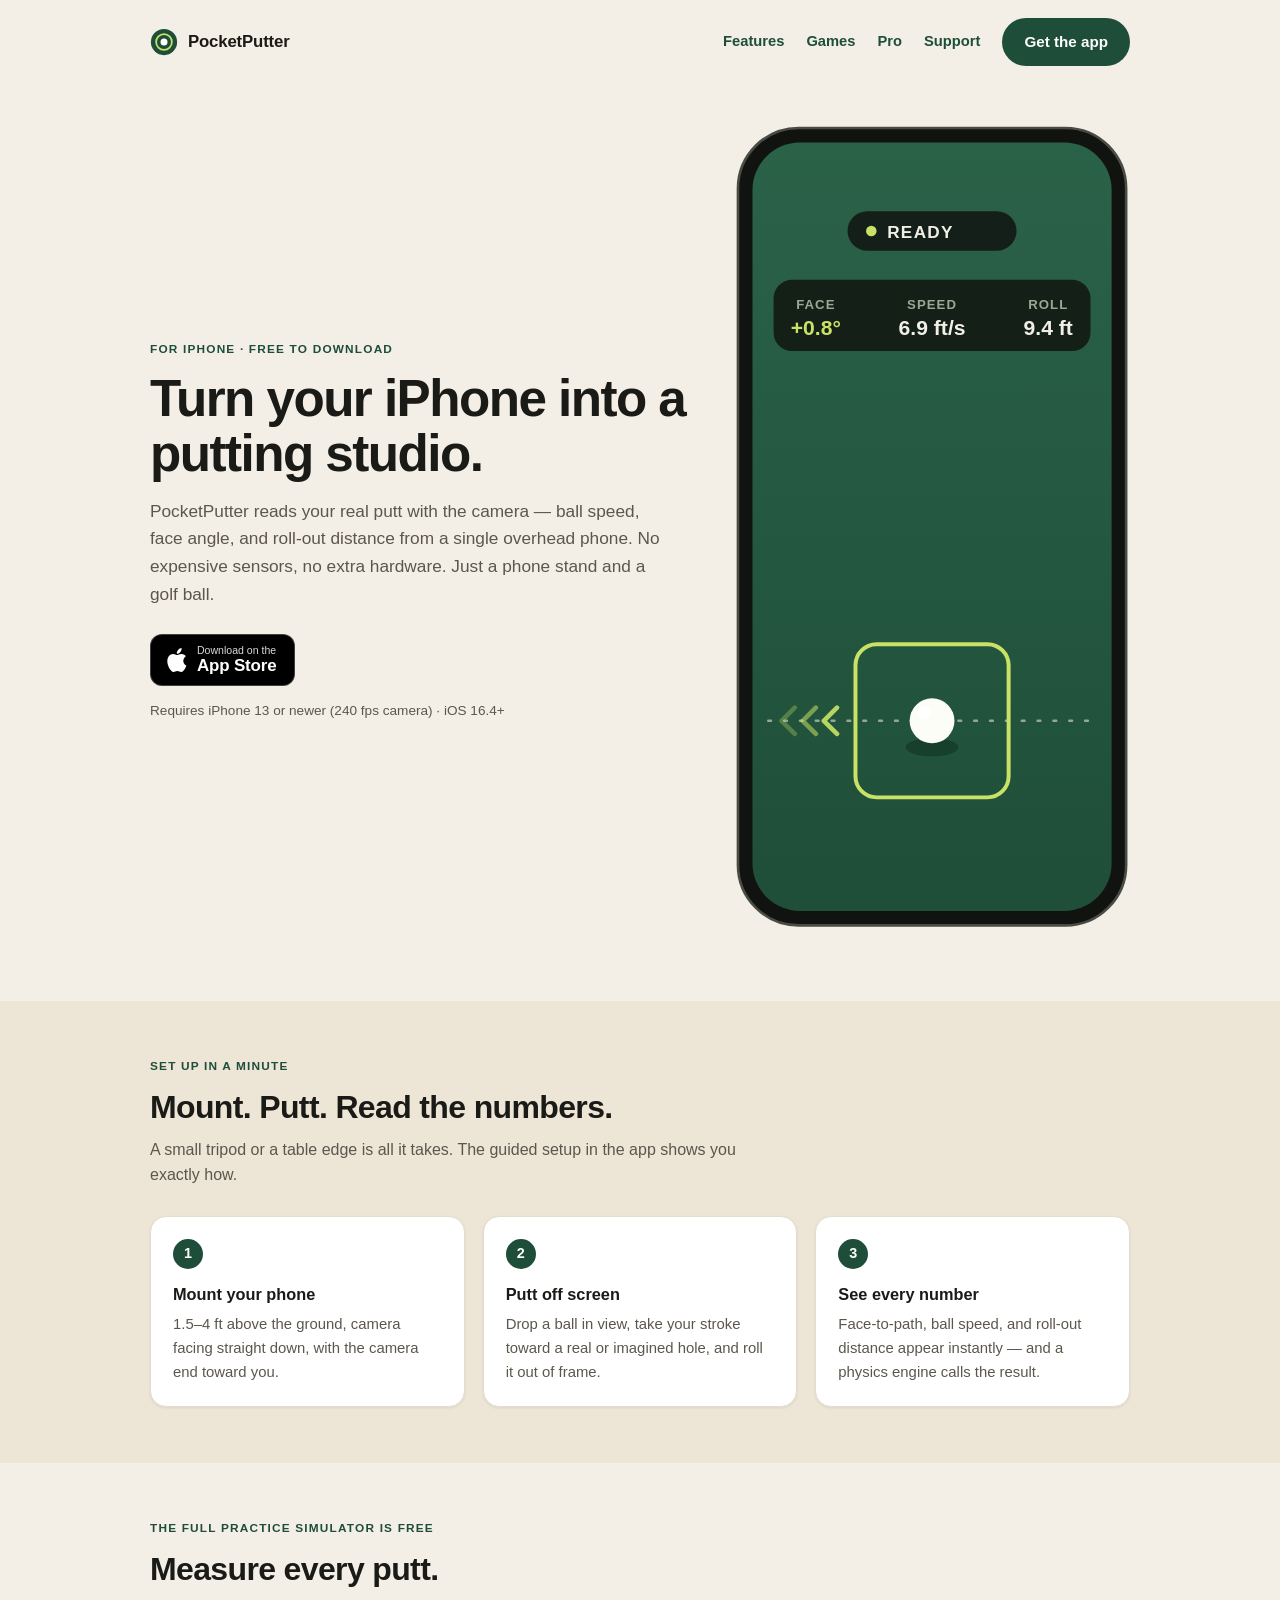
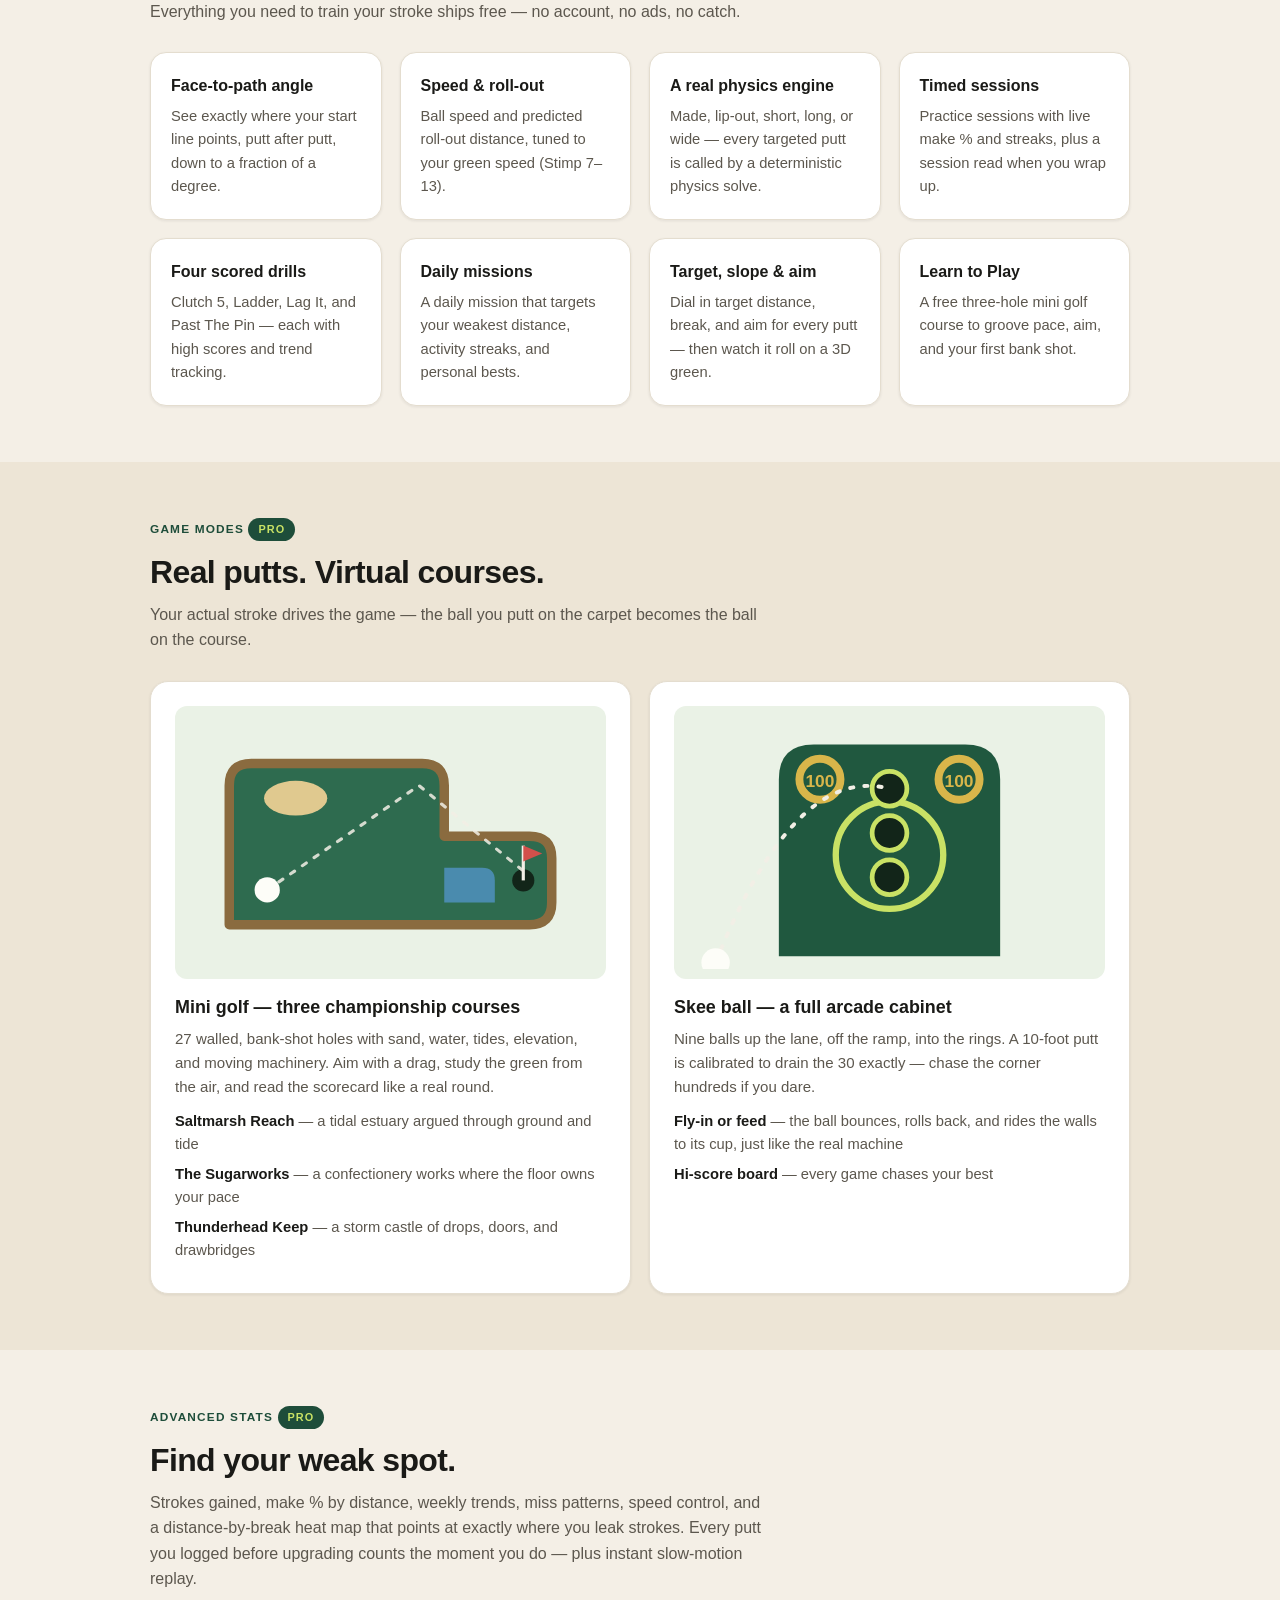
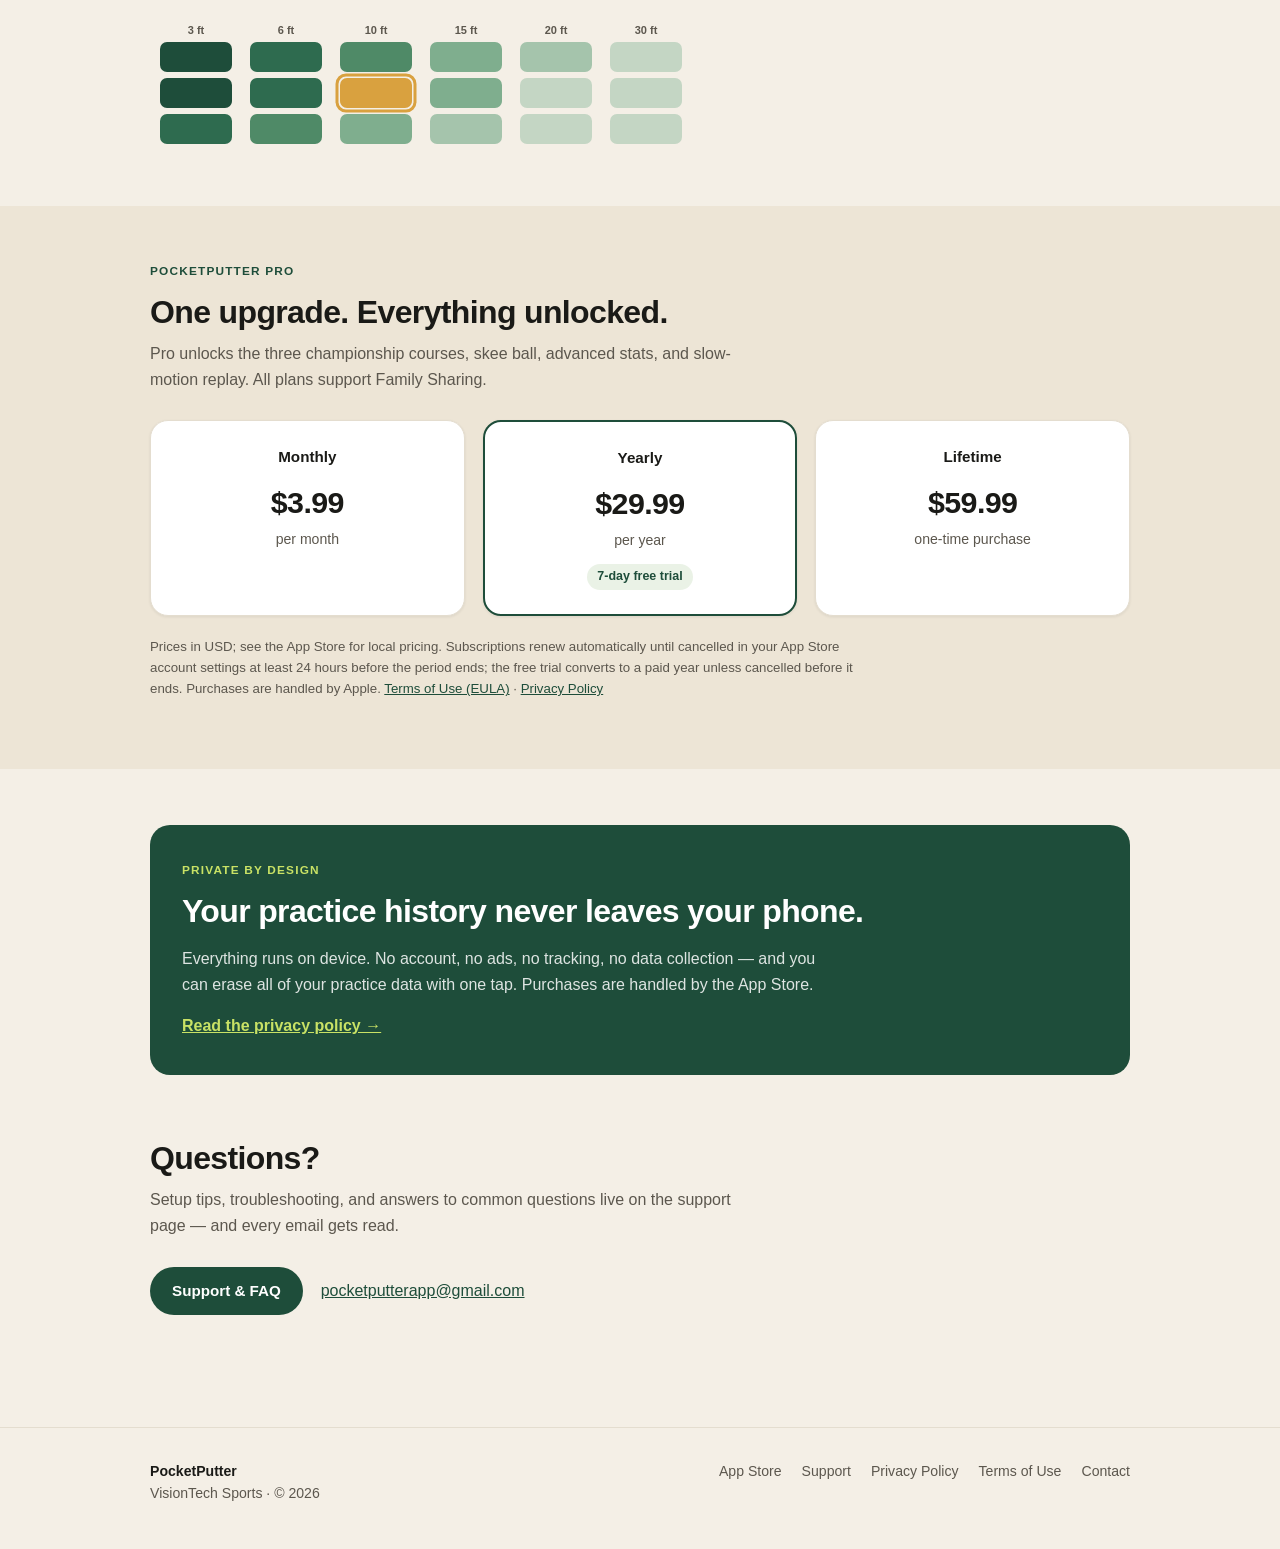
==== commit 9fc1e079: "Hero art: putt exits left, drop the dynamic-island oval Co-Authored-By: Claude Fable 5 <noreply@anth" ====
--- a/index.html
+++ b/index.html
@@ -66,8 +66,6 @@
           <!-- phone body -->
           <rect x="3" y="3" width="294" height="604" rx="46" fill="#111311" stroke="#4A4C44" stroke-width="2"/>
           <rect x="14" y="14" width="272" height="582" rx="36" fill="url(#felt)"/>
-          <!-- dynamic island -->
-          <rect x="108" y="28" width="84" height="22" rx="11" fill="#0B0C0B"/>
           <!-- READY pill -->
           <rect x="86" y="66" width="128" height="30" rx="15" fill="#10120F" opacity="0.82"/>
           <circle cx="104" cy="81" r="4" fill="#C9E265"/>
@@ -90,11 +88,11 @@
           <ellipse cx="150" cy="472" rx="20" ry="7" fill="#0E2C1F" opacity="0.5"/>
           <circle cx="150" cy="452" r="17" fill="#FDFDF8"/>
           <circle cx="144" cy="446" r="5" fill="#FFFFFF" opacity="0.9"/>
-          <!-- exit chevrons -->
+          <!-- exit chevrons (ball exits left) -->
           <g stroke="#C9E265" stroke-width="3.5" stroke-linecap="round" stroke-linejoin="round" fill="none" opacity="0.9">
-            <path d="M222 442 l10 10 l-10 10"/>
-            <path d="M238 442 l10 10 l-10 10" opacity="0.6"/>
-            <path d="M254 442 l10 10 l-10 10" opacity="0.35"/>
+            <path d="M78 442 l-10 10 l10 10"/>
+            <path d="M62 442 l-10 10 l10 10" opacity="0.6"/>
+            <path d="M46 442 l-10 10 l10 10" opacity="0.35"/>
           </g>
         </svg>
       </div>
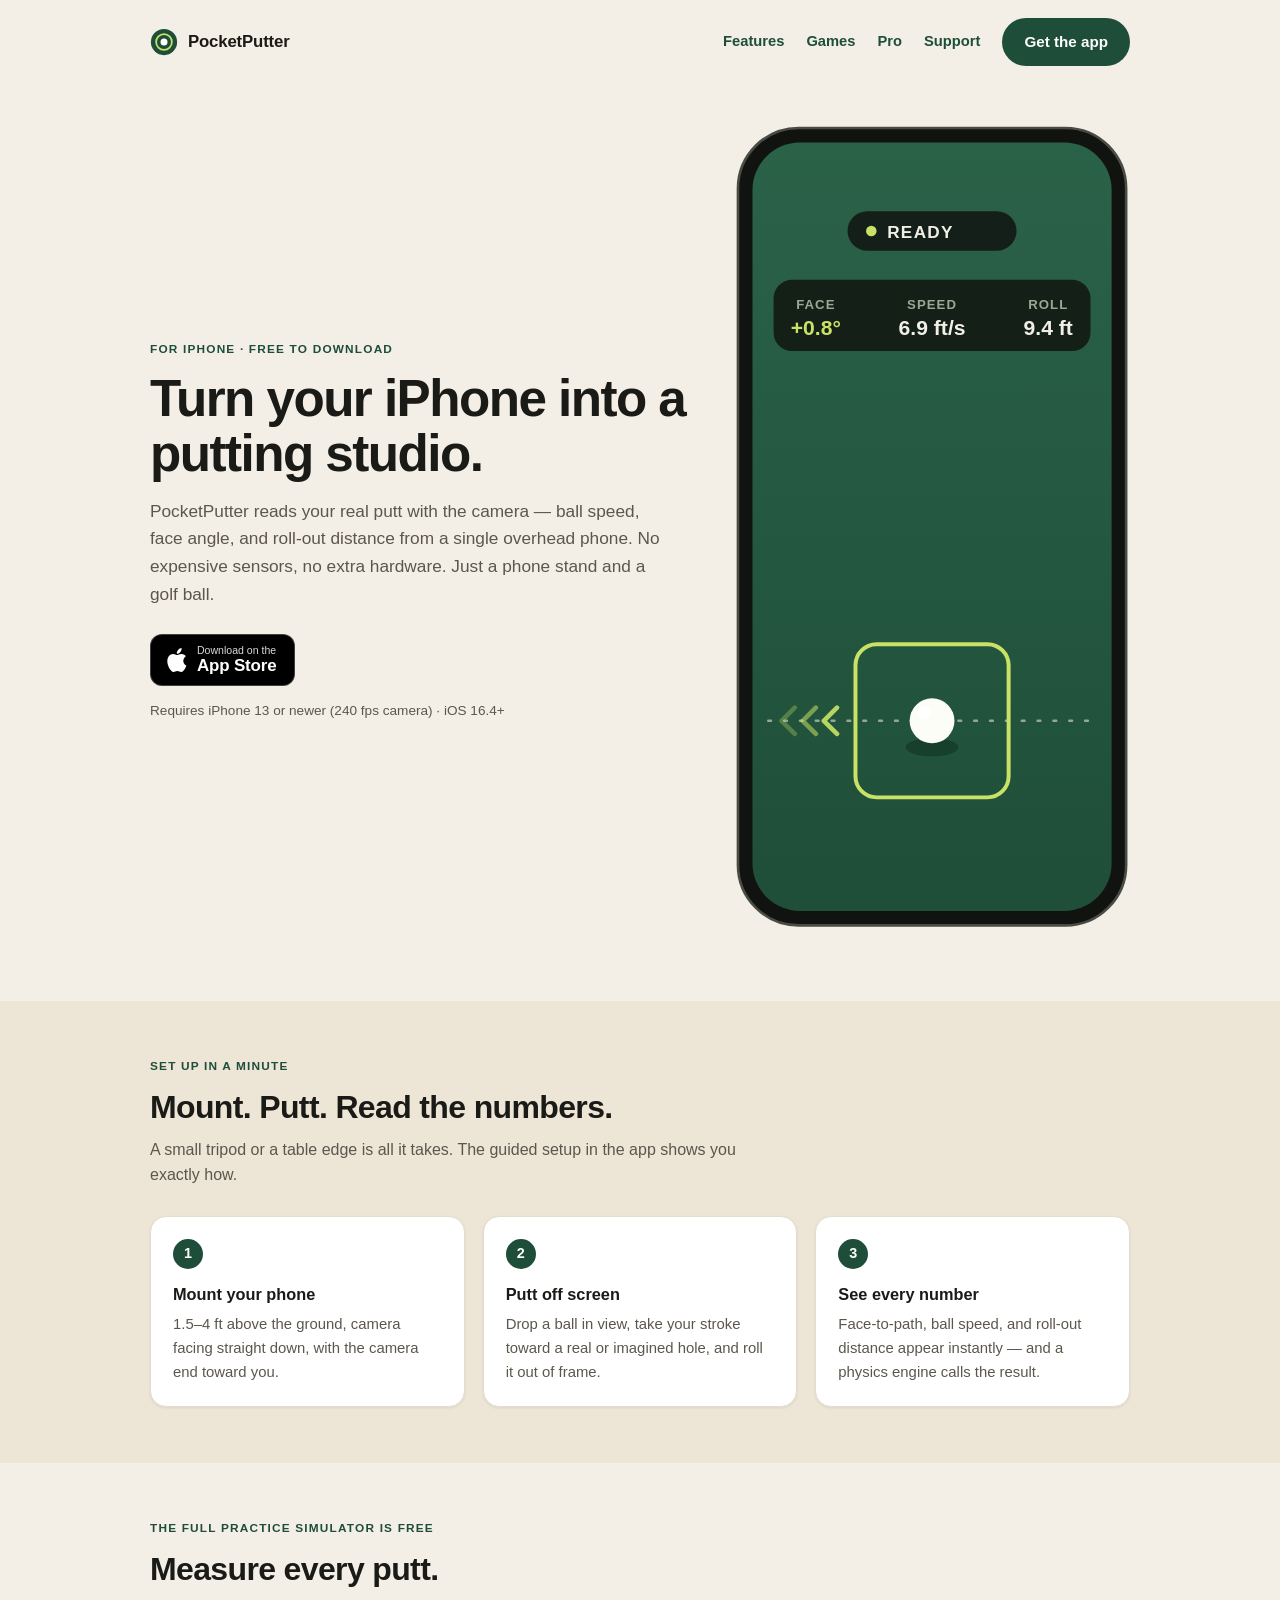
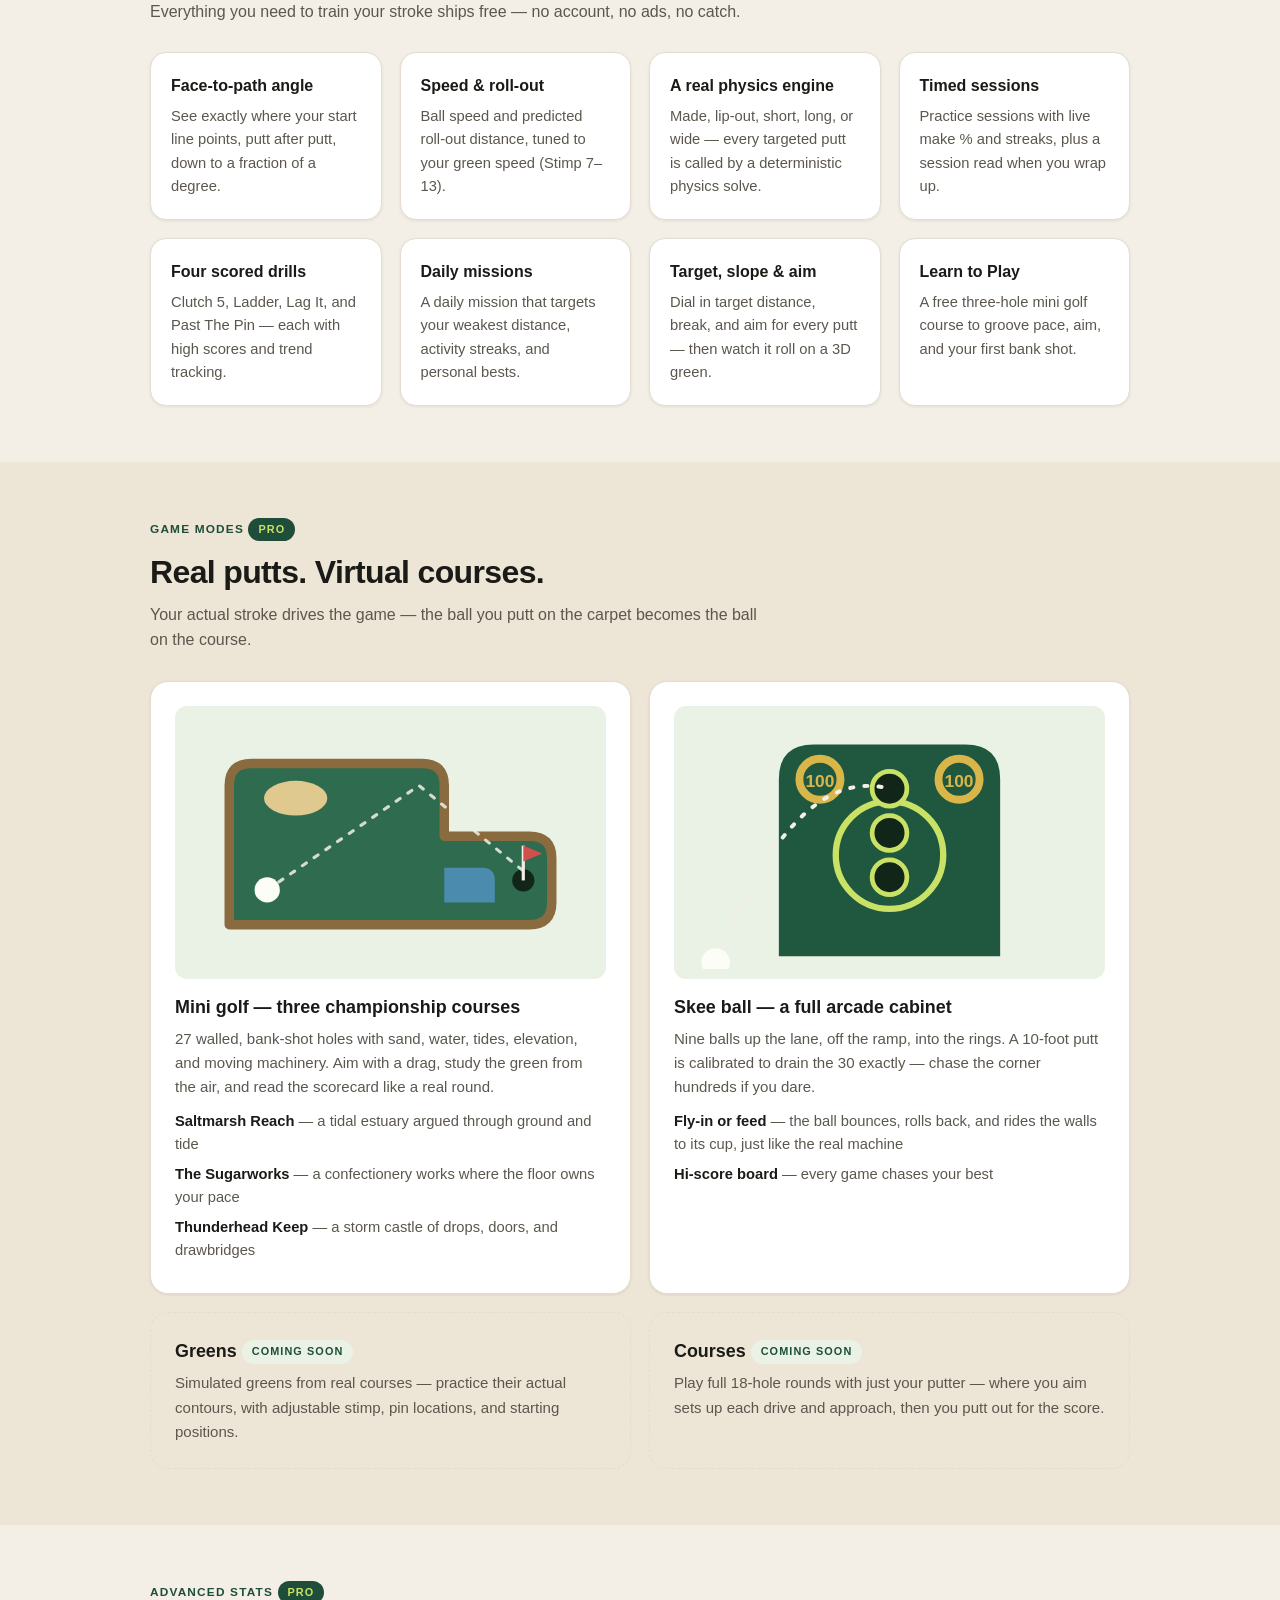
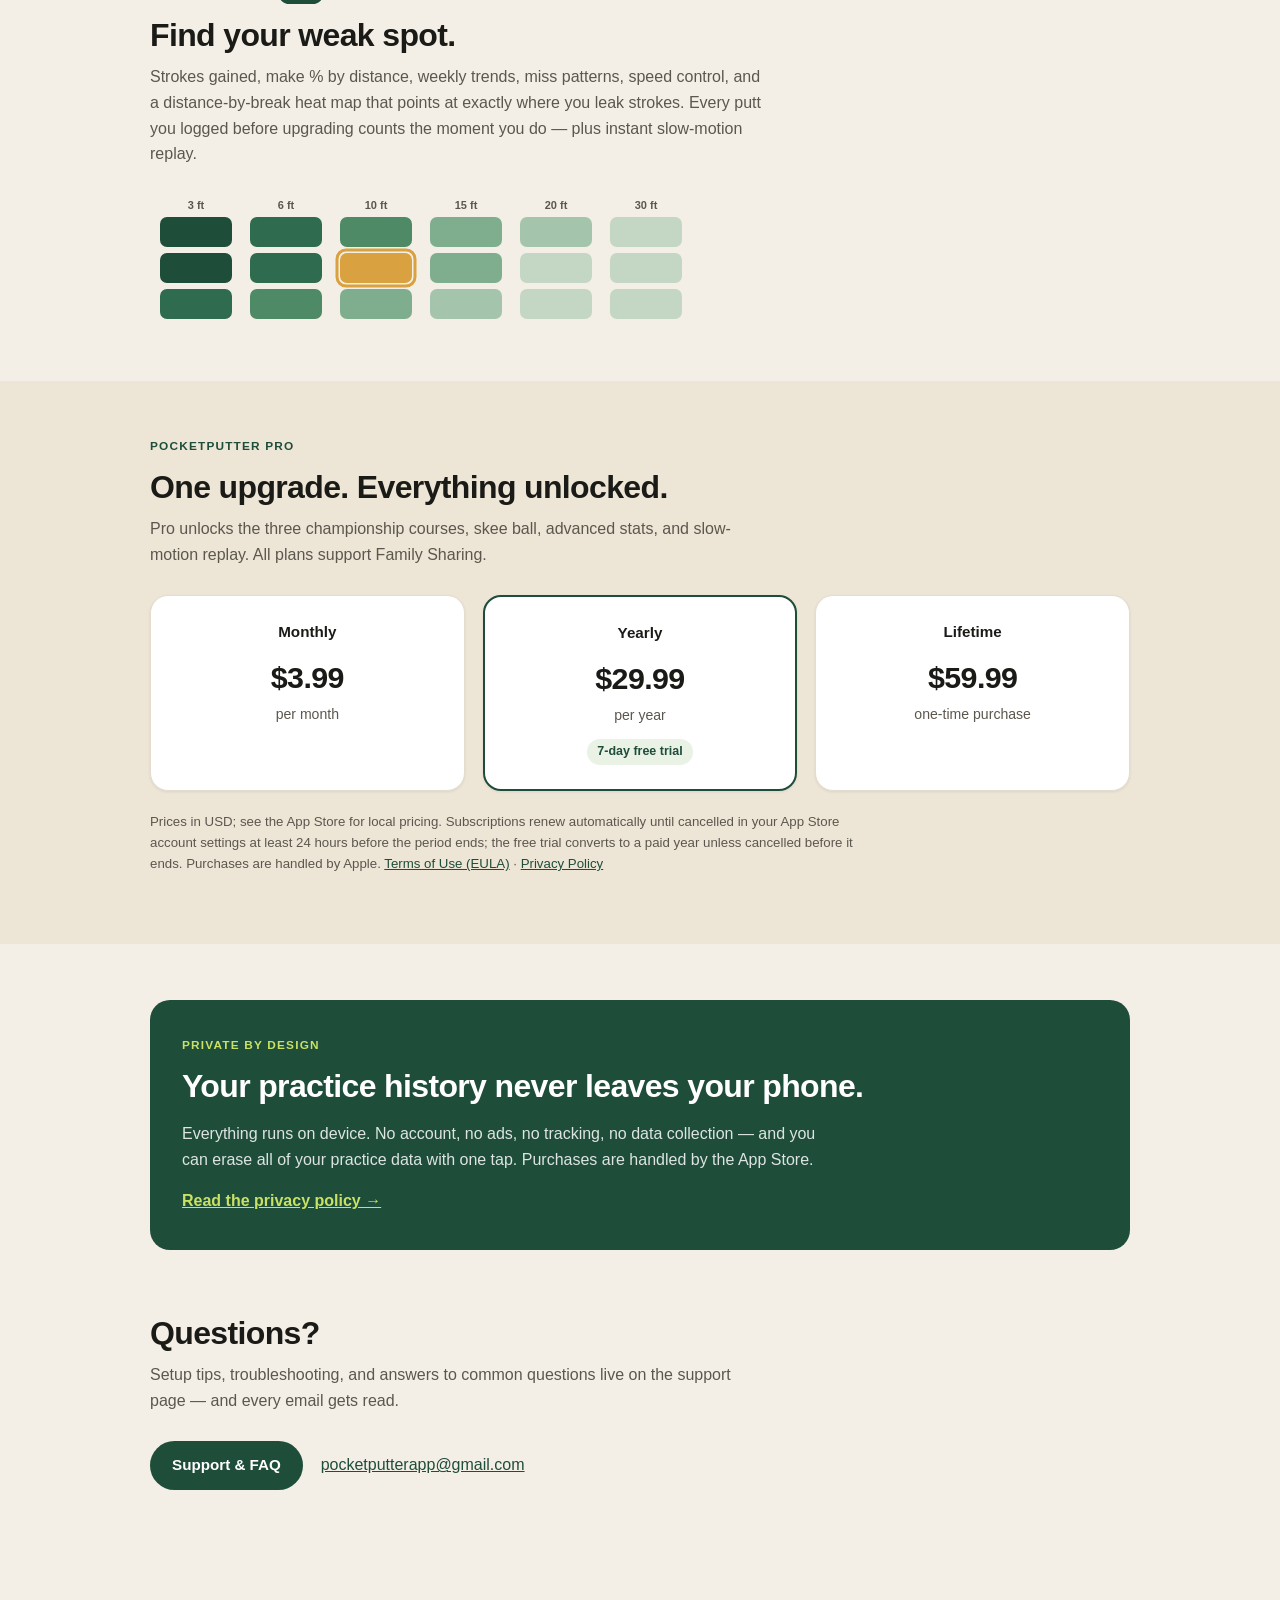
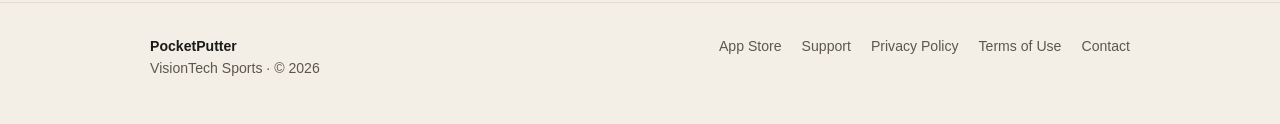
==== commit 7249f0e9: "Game modes: Greens + Courses coming-soon teasers (app's Play-tab copy) Co-Authored-By: Claude Fable " ====
--- a/index.html
+++ b/index.html
@@ -221,6 +221,16 @@
           </ul>
         </div>
       </div>
+      <div class="games-grid" style="margin-top: 18px;">
+        <div class="game-card game-card--soon">
+          <h3>Greens <span class="soon-pill">COMING&nbsp;SOON</span></h3>
+          <p>Simulated greens from real courses &mdash; practice their actual contours, with adjustable stimp, pin locations, and starting positions.</p>
+        </div>
+        <div class="game-card game-card--soon">
+          <h3>Courses <span class="soon-pill">COMING&nbsp;SOON</span></h3>
+          <p>Play full 18-hole rounds with just your putter &mdash; where you aim sets up each drive and approach, then you putt out for the score.</p>
+        </div>
+      </div>
     </div>
   </section>
 
--- a/styles.css
+++ b/styles.css
@@ -266,6 +266,28 @@
   vertical-align: middle;
 }
 
+.soon-pill {
+  display: inline-block;
+  background: var(--chip);
+  color: var(--green-ink);
+  font-size: 0.68rem;
+  font-weight: 800;
+  letter-spacing: 0.1em;
+  padding: 3px 10px;
+  border-radius: 999px;
+  vertical-align: middle;
+  white-space: nowrap;
+}
+
+/* teaser announcements, not menu items — dashed and recessed on purpose */
+.game-card--soon {
+  background: transparent;
+  border-style: dashed;
+  box-shadow: none;
+}
+.game-card--soon h3 { margin-top: 0; }
+.game-card--soon p { margin-bottom: 0; }
+
 /* ---------- pricing ---------- */
 
 .plans {
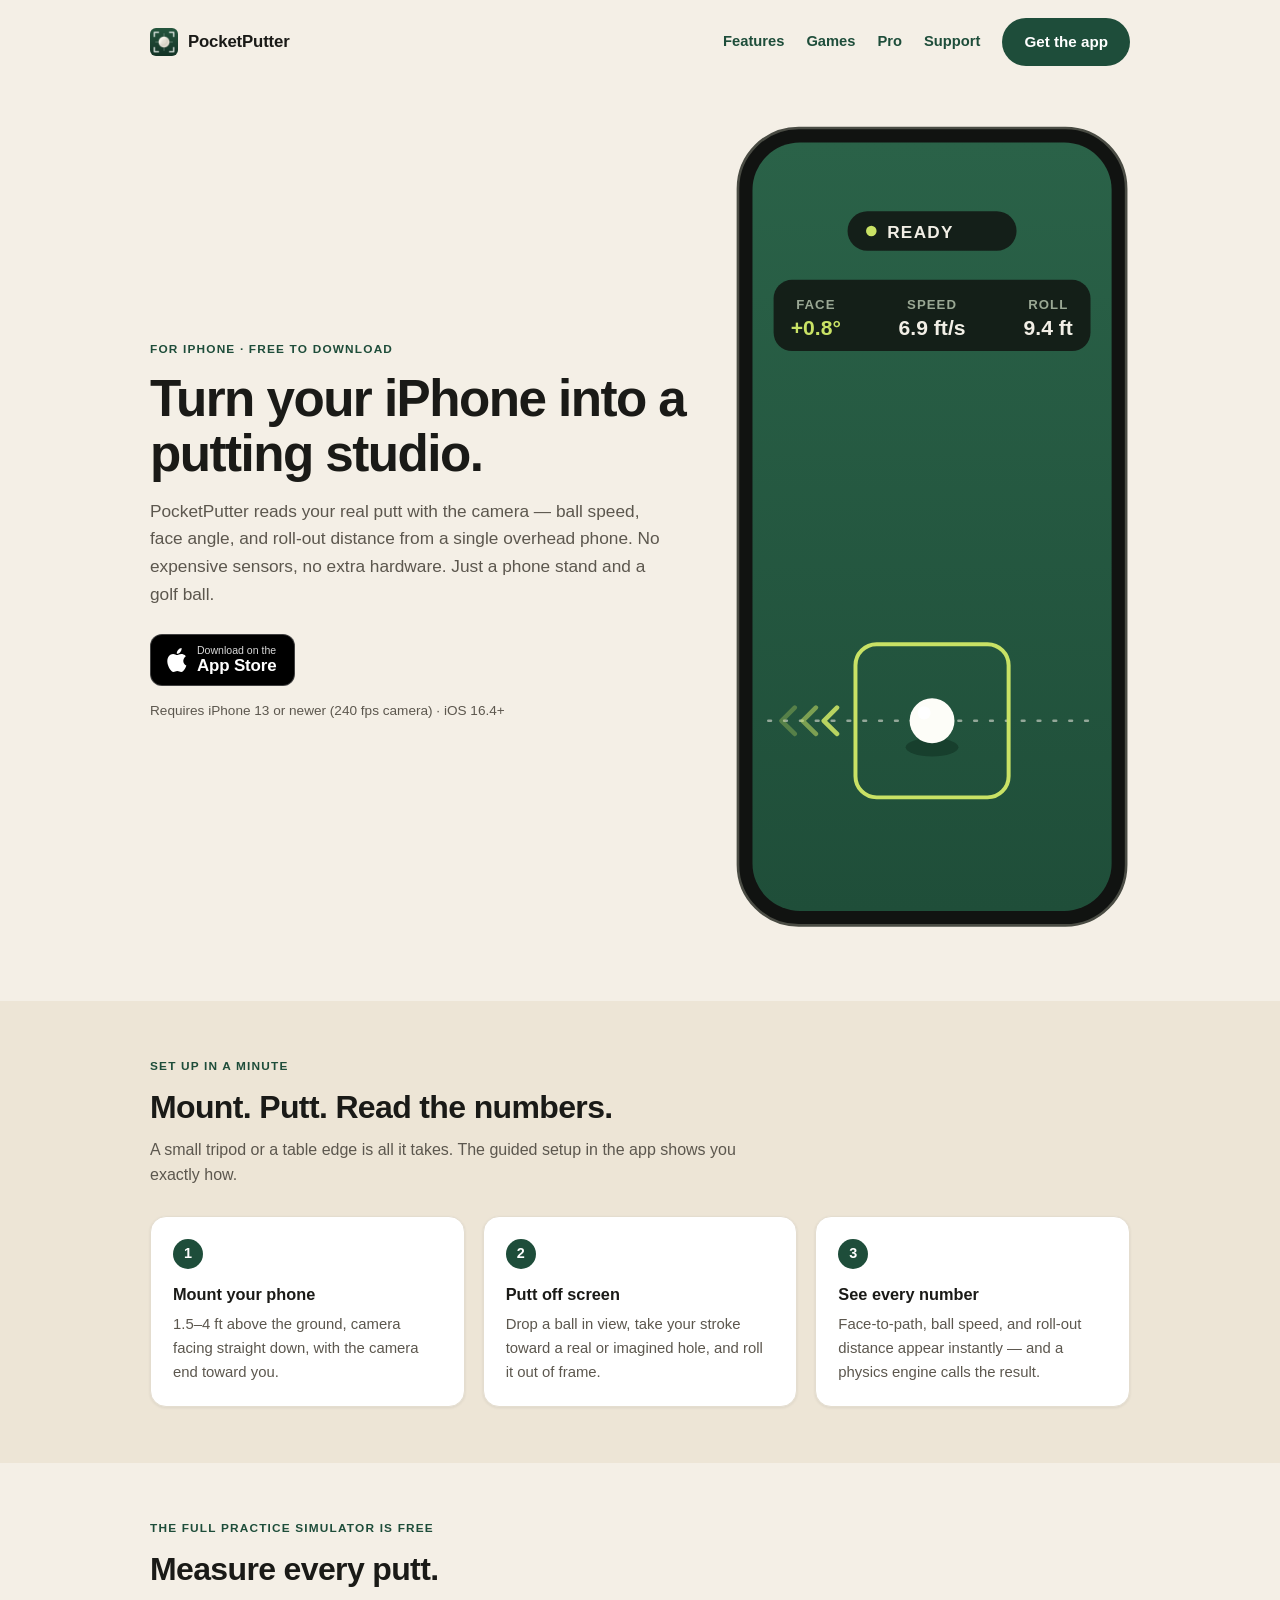
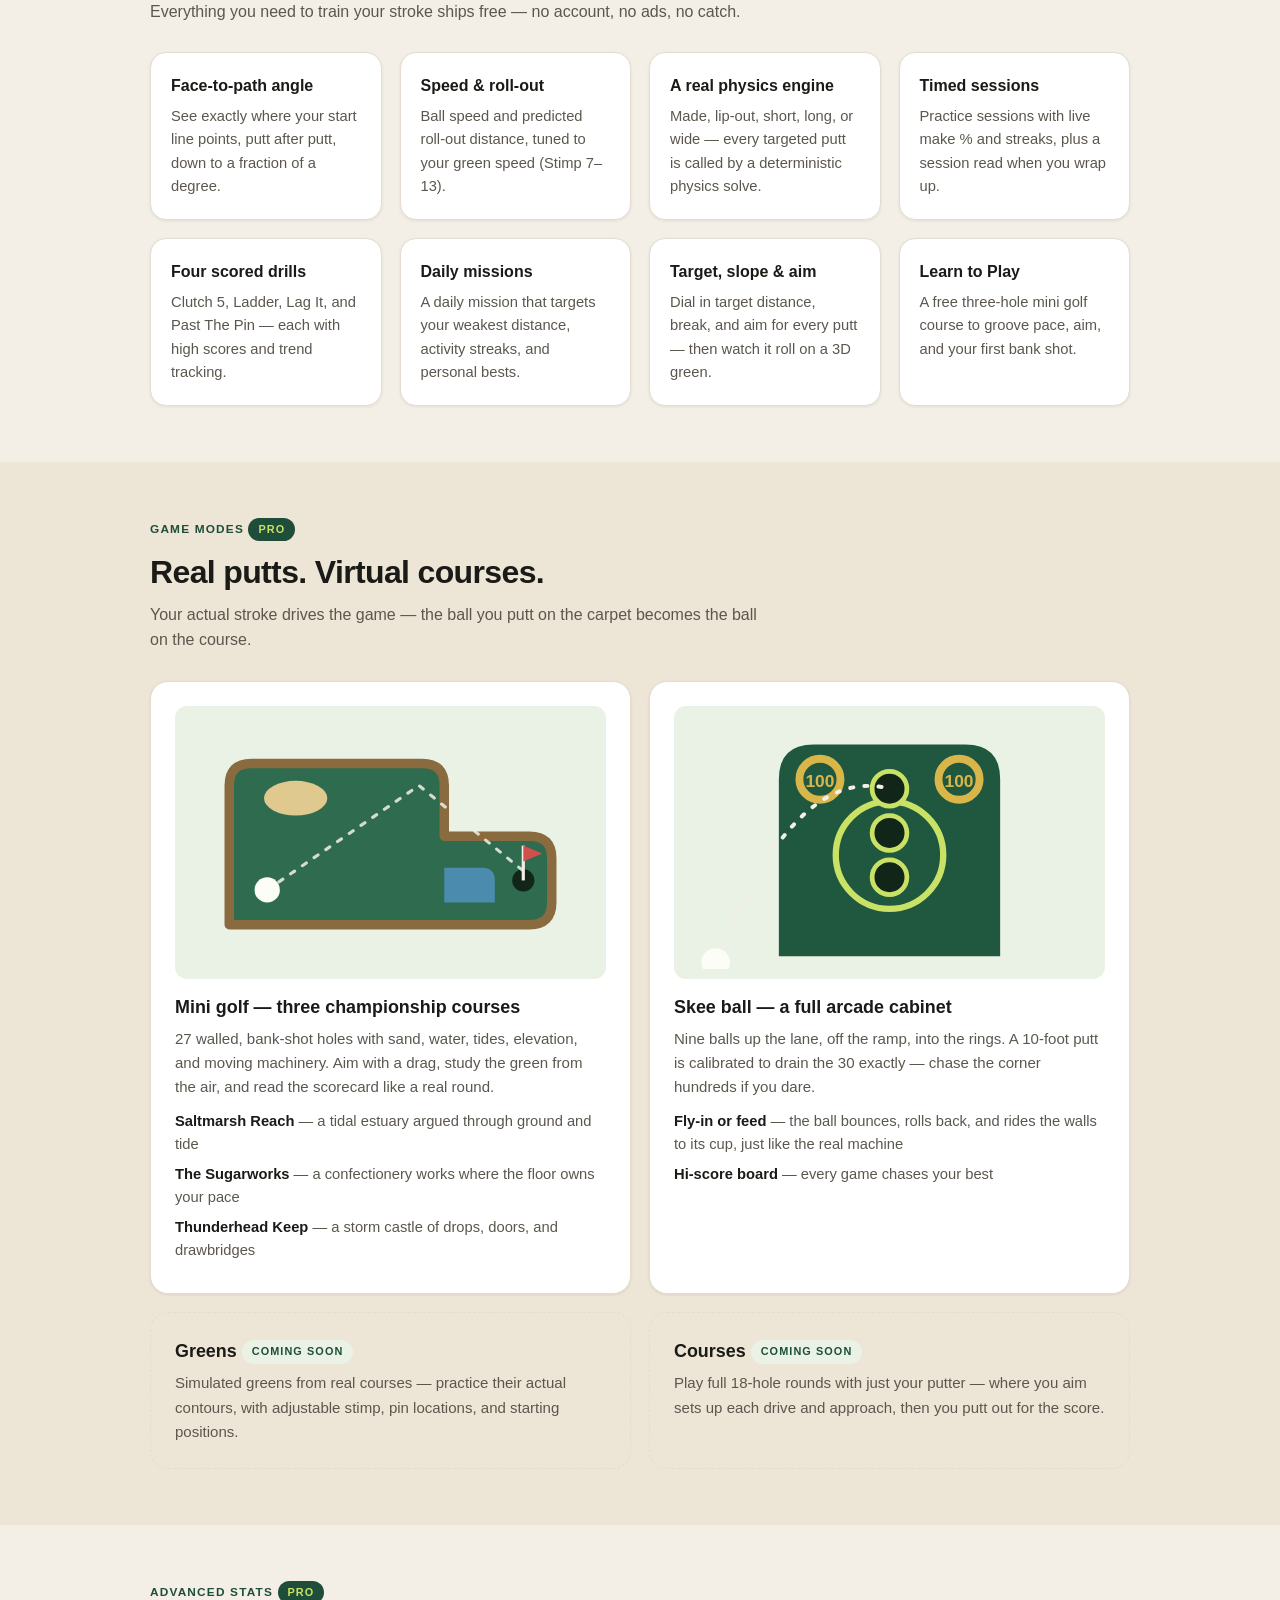
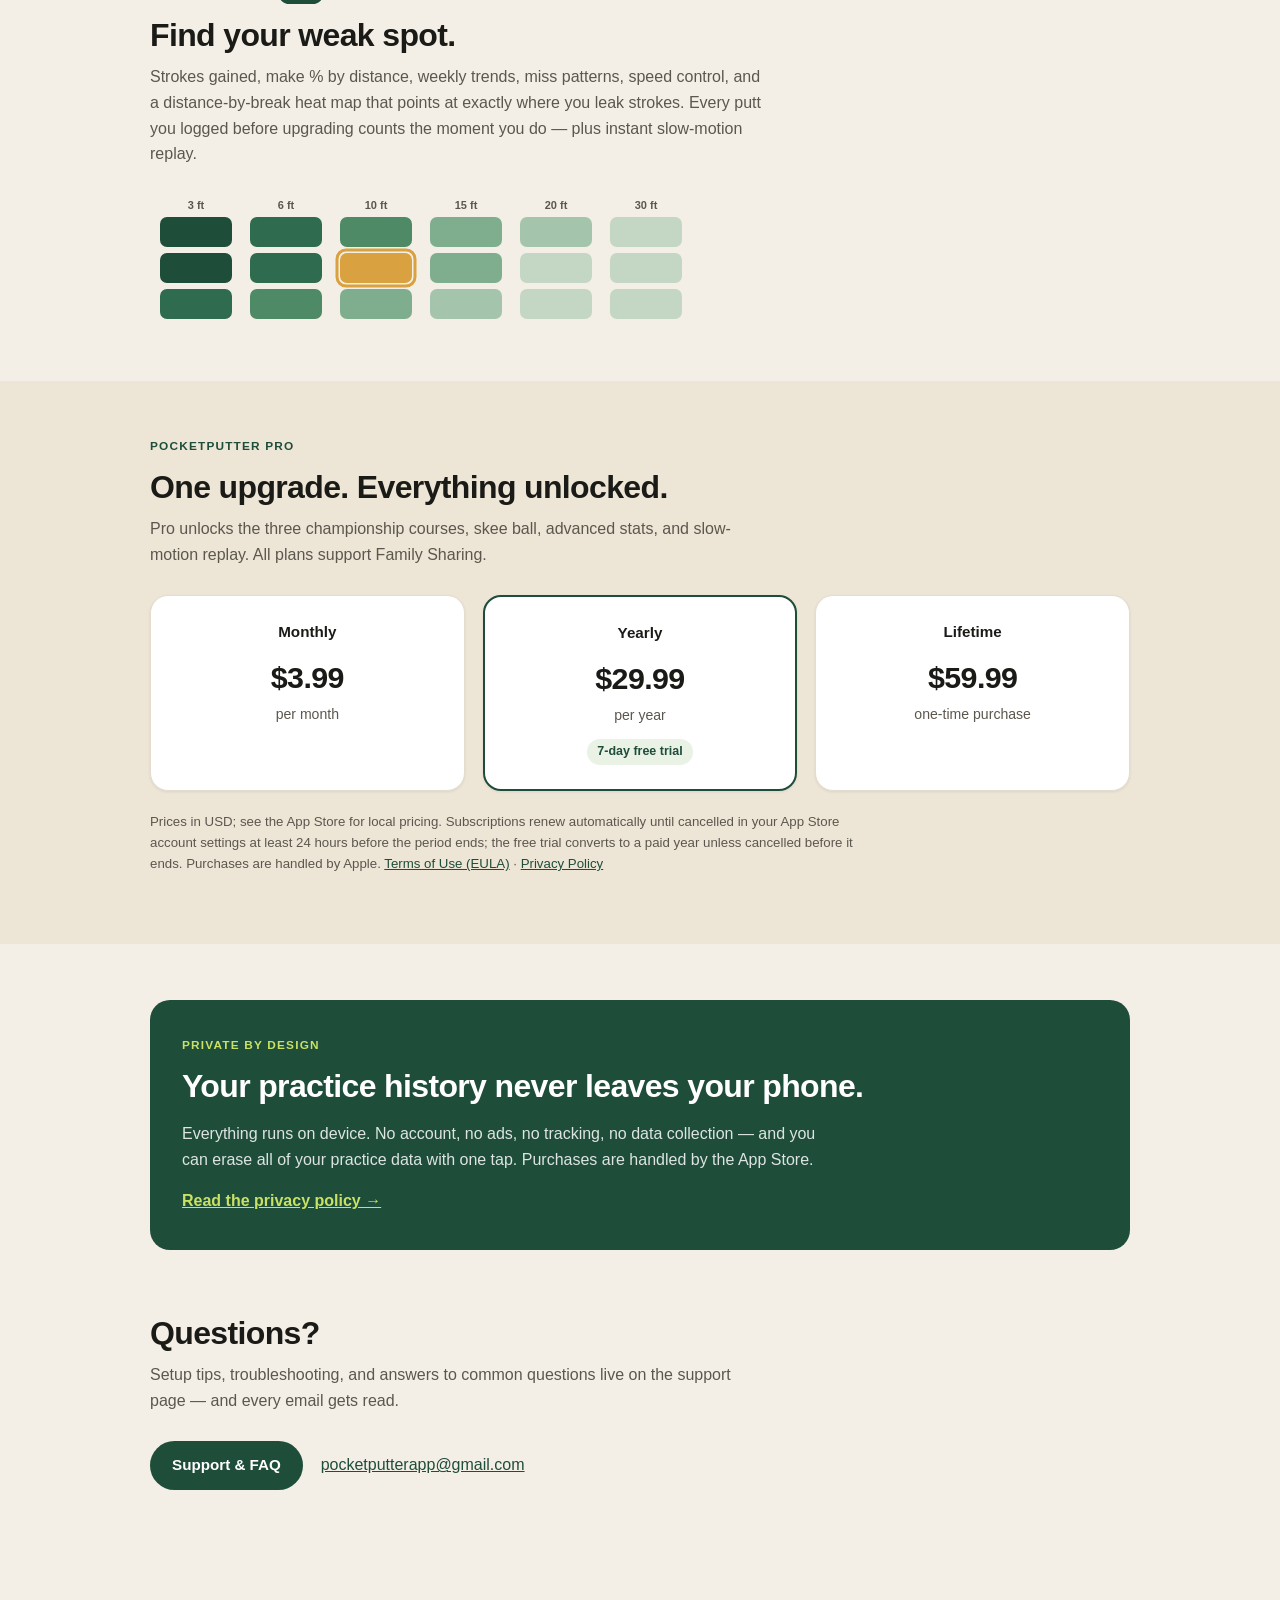
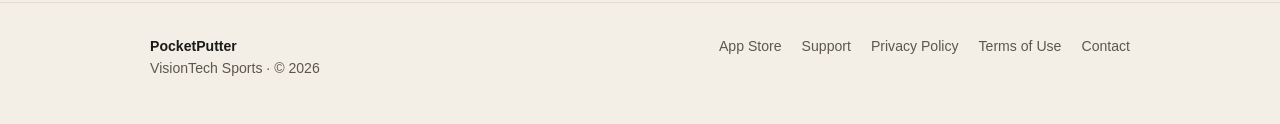
==== commit 85502a6d: "Use the real app icon: header logo, favicon, touch icon, og:image icon-1024.png copied from the app'" ====
--- a/index.html
+++ b/index.html
@@ -10,7 +10,9 @@
 <meta property="og:title" content="PocketPutter — Turn your iPhone into a putting studio">
 <meta property="og:description" content="Ball speed, face angle, and roll-out distance from a single overhead iPhone. No sensors, no extra hardware. Free on the App Store.">
 <meta property="og:url" content="https://ahwang.github.io/pocketputter-site/">
-<link rel="icon" href="data:image/svg+xml,%3Csvg%20xmlns='http://www.w3.org/2000/svg'%20viewBox='0%200%2032%2032'%3E%3Ccircle%20cx='16'%20cy='16'%20r='15'%20fill='%231E4D3A'/%3E%3Ccircle%20cx='16'%20cy='16'%20r='9'%20fill='none'%20stroke='%23C9E265'%20stroke-width='2'/%3E%3Ccircle%20cx='16'%20cy='16'%20r='4'%20fill='%23FFFFFF'/%3E%3C/svg%3E">
+<meta property="og:image" content="https://ahwang.github.io/pocketputter-site/icon-1024.png">
+<link rel="icon" type="image/png" sizes="32x32" href="favicon-32.png">
+<link rel="apple-touch-icon" href="icon-180.png">
 <link rel="stylesheet" href="styles.css">
 </head>
 <body>
@@ -18,11 +20,7 @@
 <div class="wrap">
   <header class="site-header">
     <a class="brand" href="./">
-      <svg width="28" height="28" viewBox="0 0 32 32" aria-hidden="true">
-        <circle cx="16" cy="16" r="15" fill="#1E4D3A"/>
-        <circle cx="16" cy="16" r="9" fill="none" stroke="#C9E265" stroke-width="2"/>
-        <circle cx="16" cy="16" r="4" fill="#FFFFFF"/>
-      </svg>
+      <img src="icon-64.png" width="28" height="28" alt="">
       PocketPutter
     </a>
     <nav class="site-nav site-nav--index" aria-label="Site">
--- a/styles.css
+++ b/styles.css
@@ -76,6 +76,7 @@
   text-decoration: none;
 }
 .brand svg { flex: none; }
+.brand img { flex: none; display: block; border-radius: 6px; }
 .site-nav {
   display: flex;
   align-items: center;
